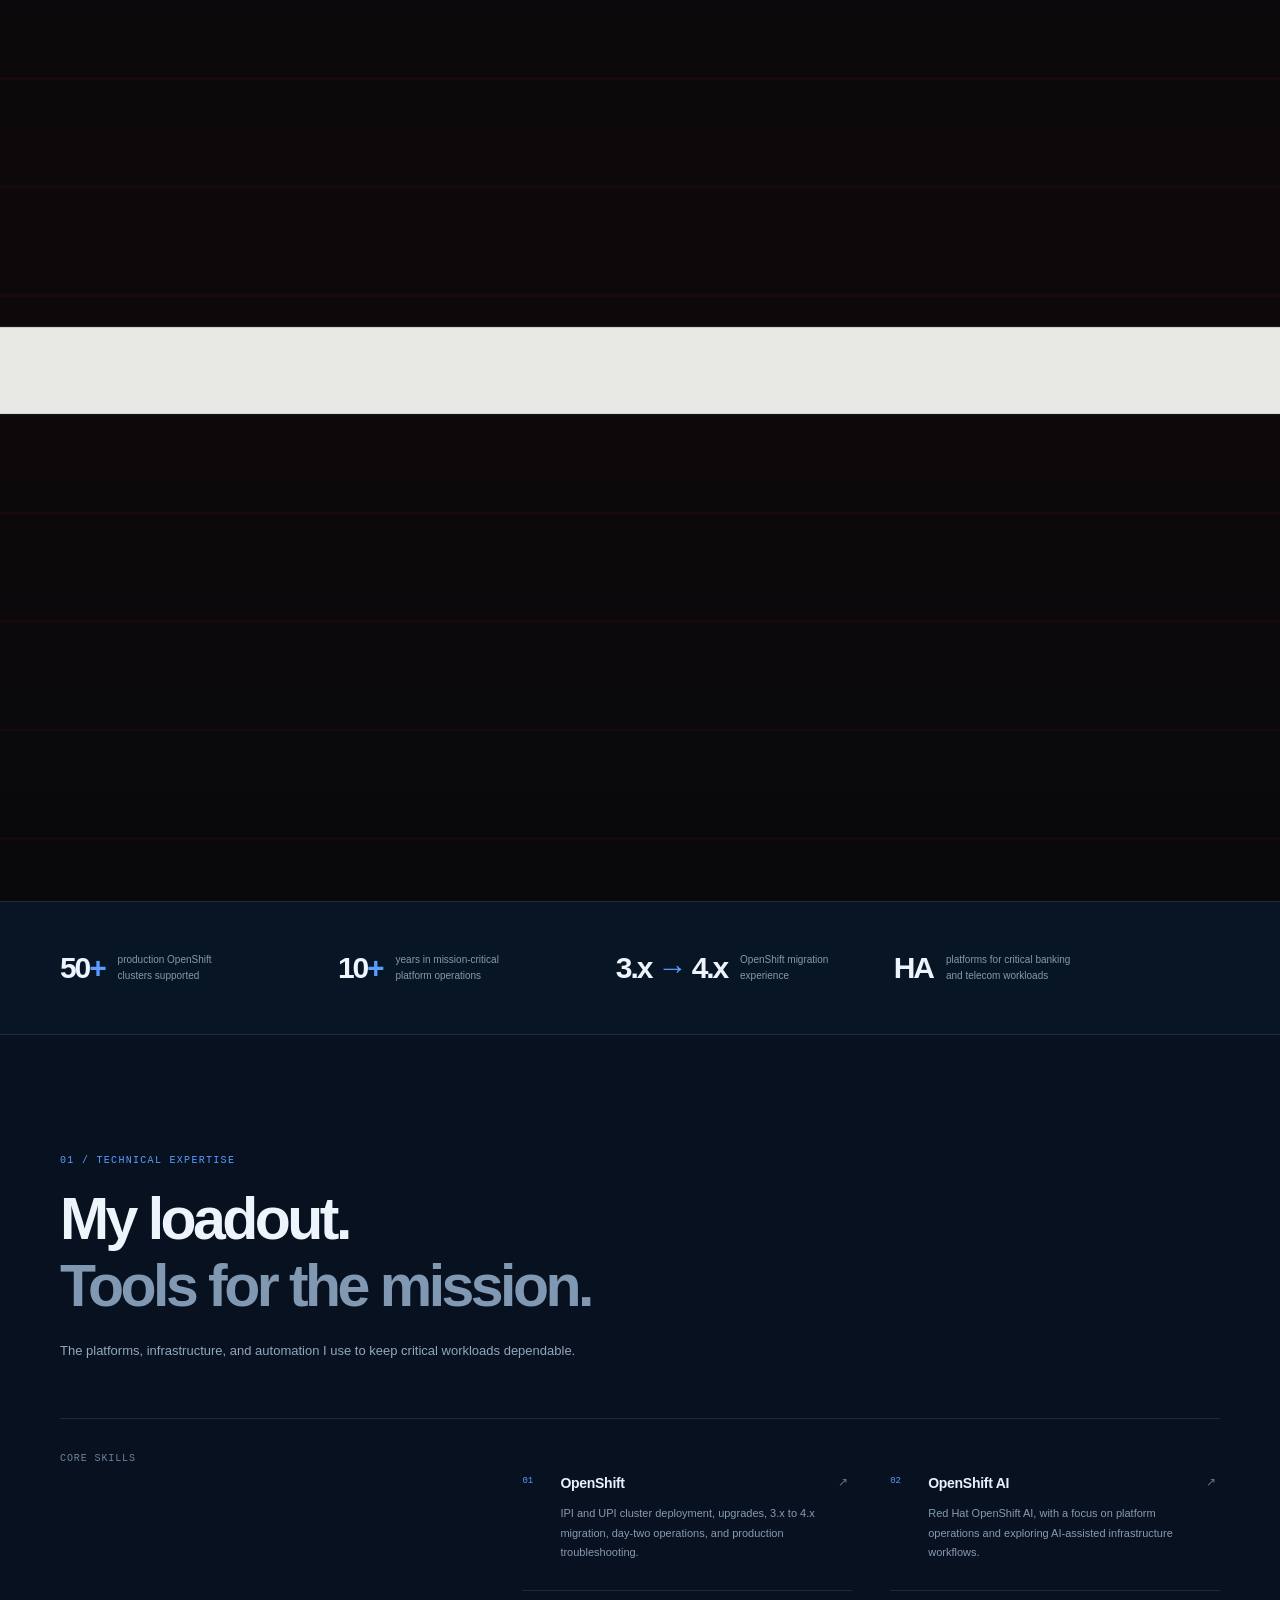
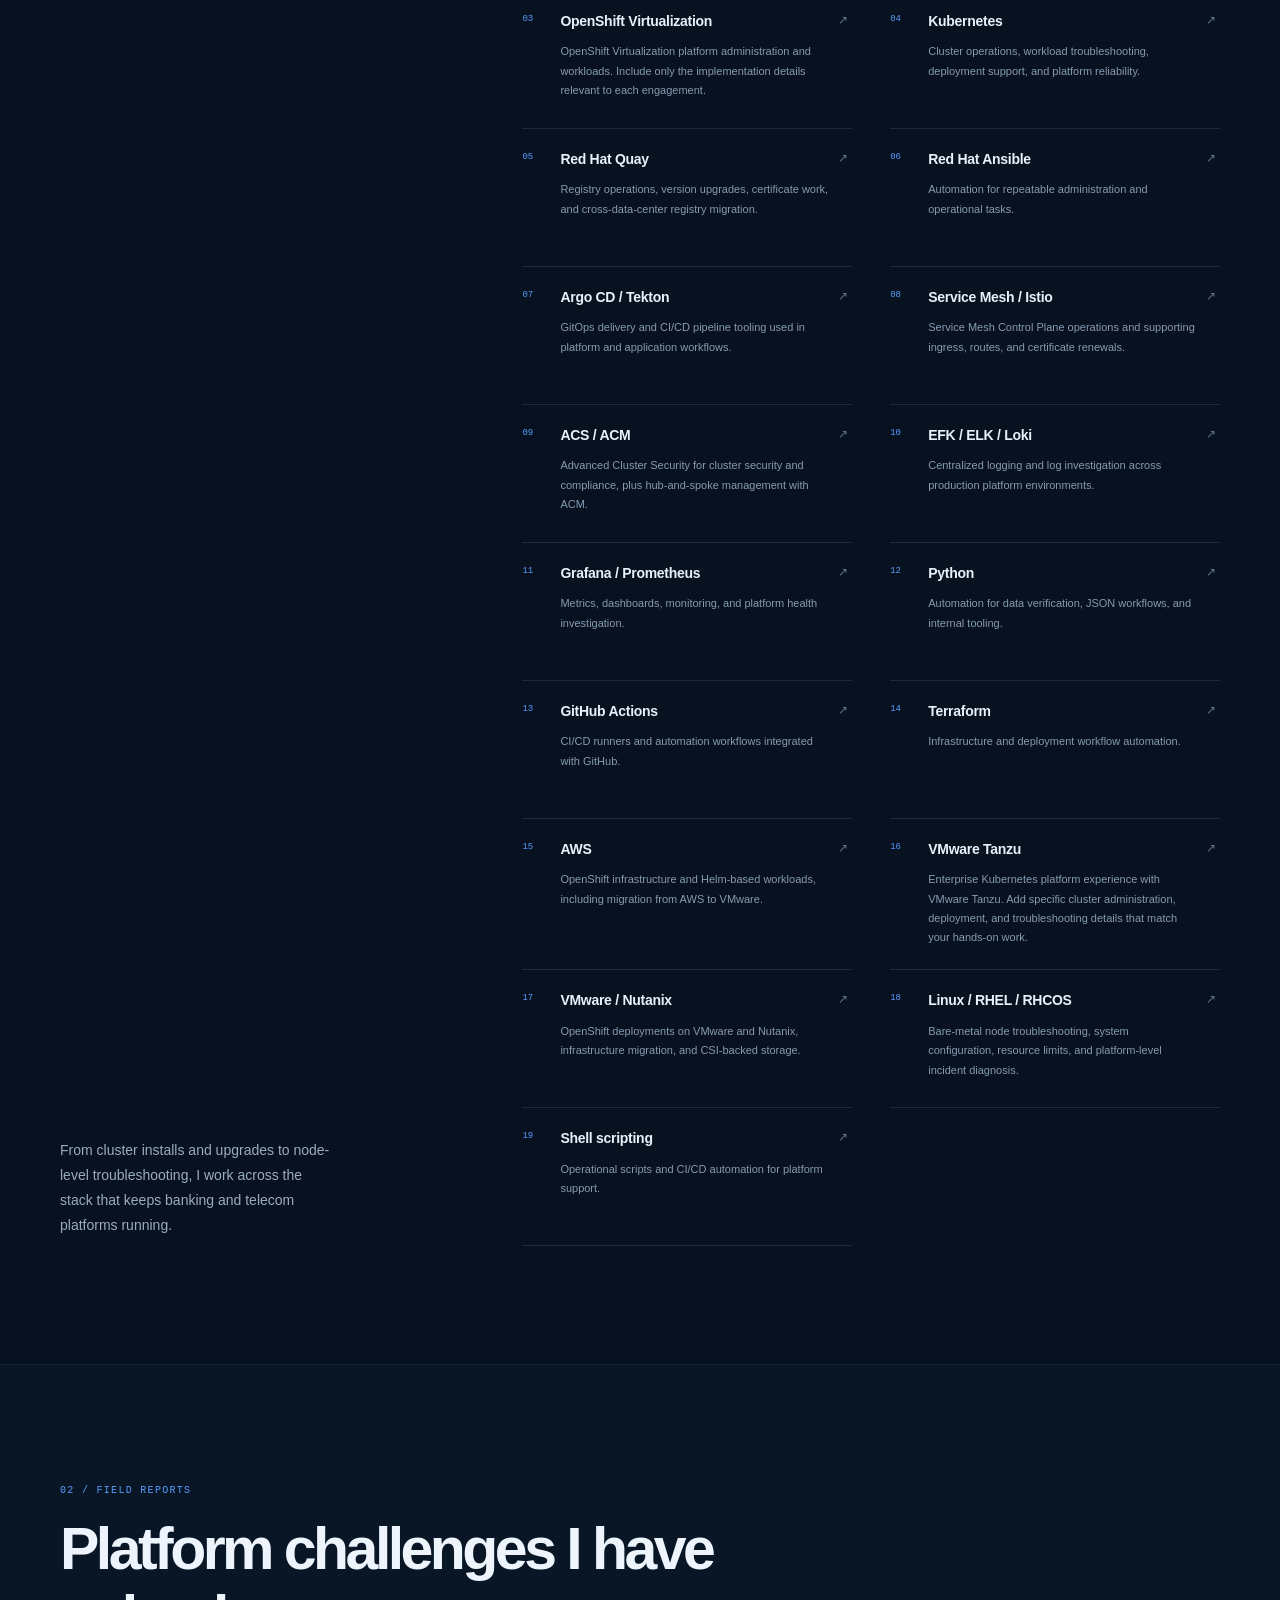
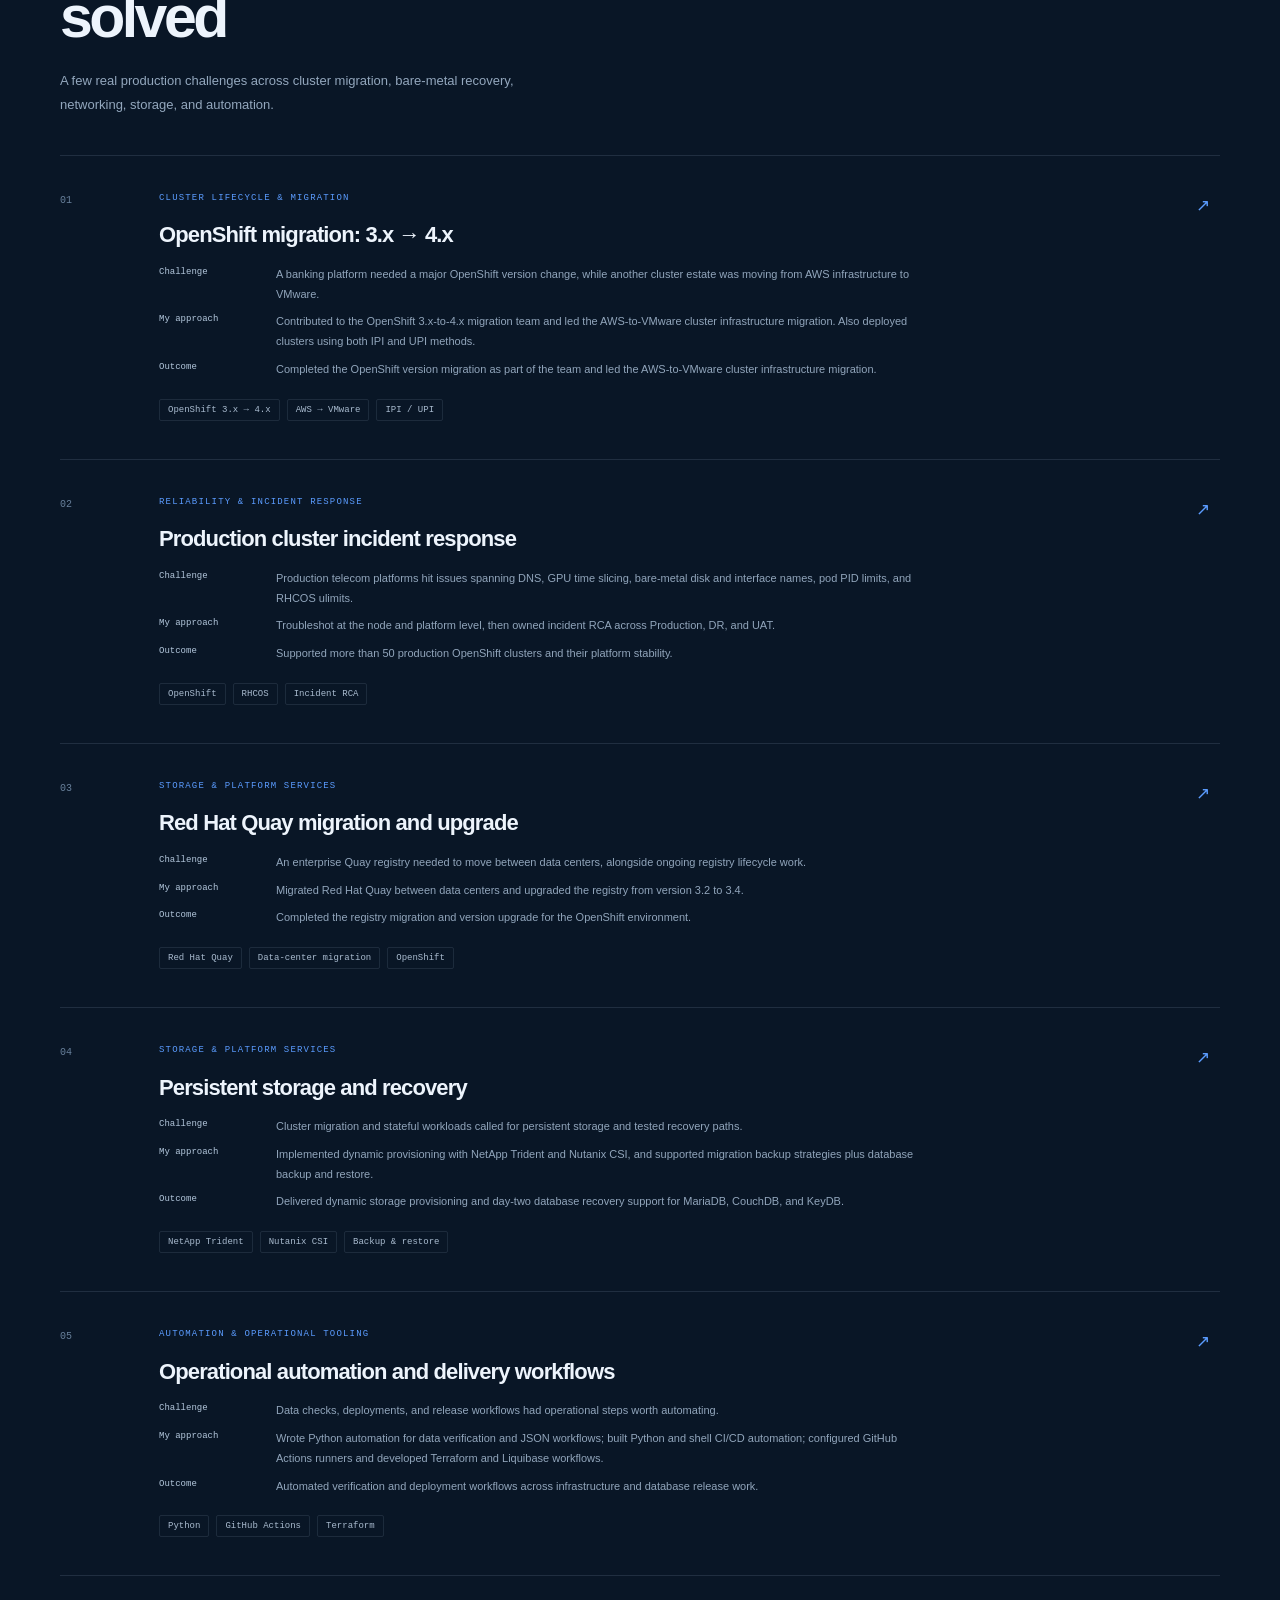
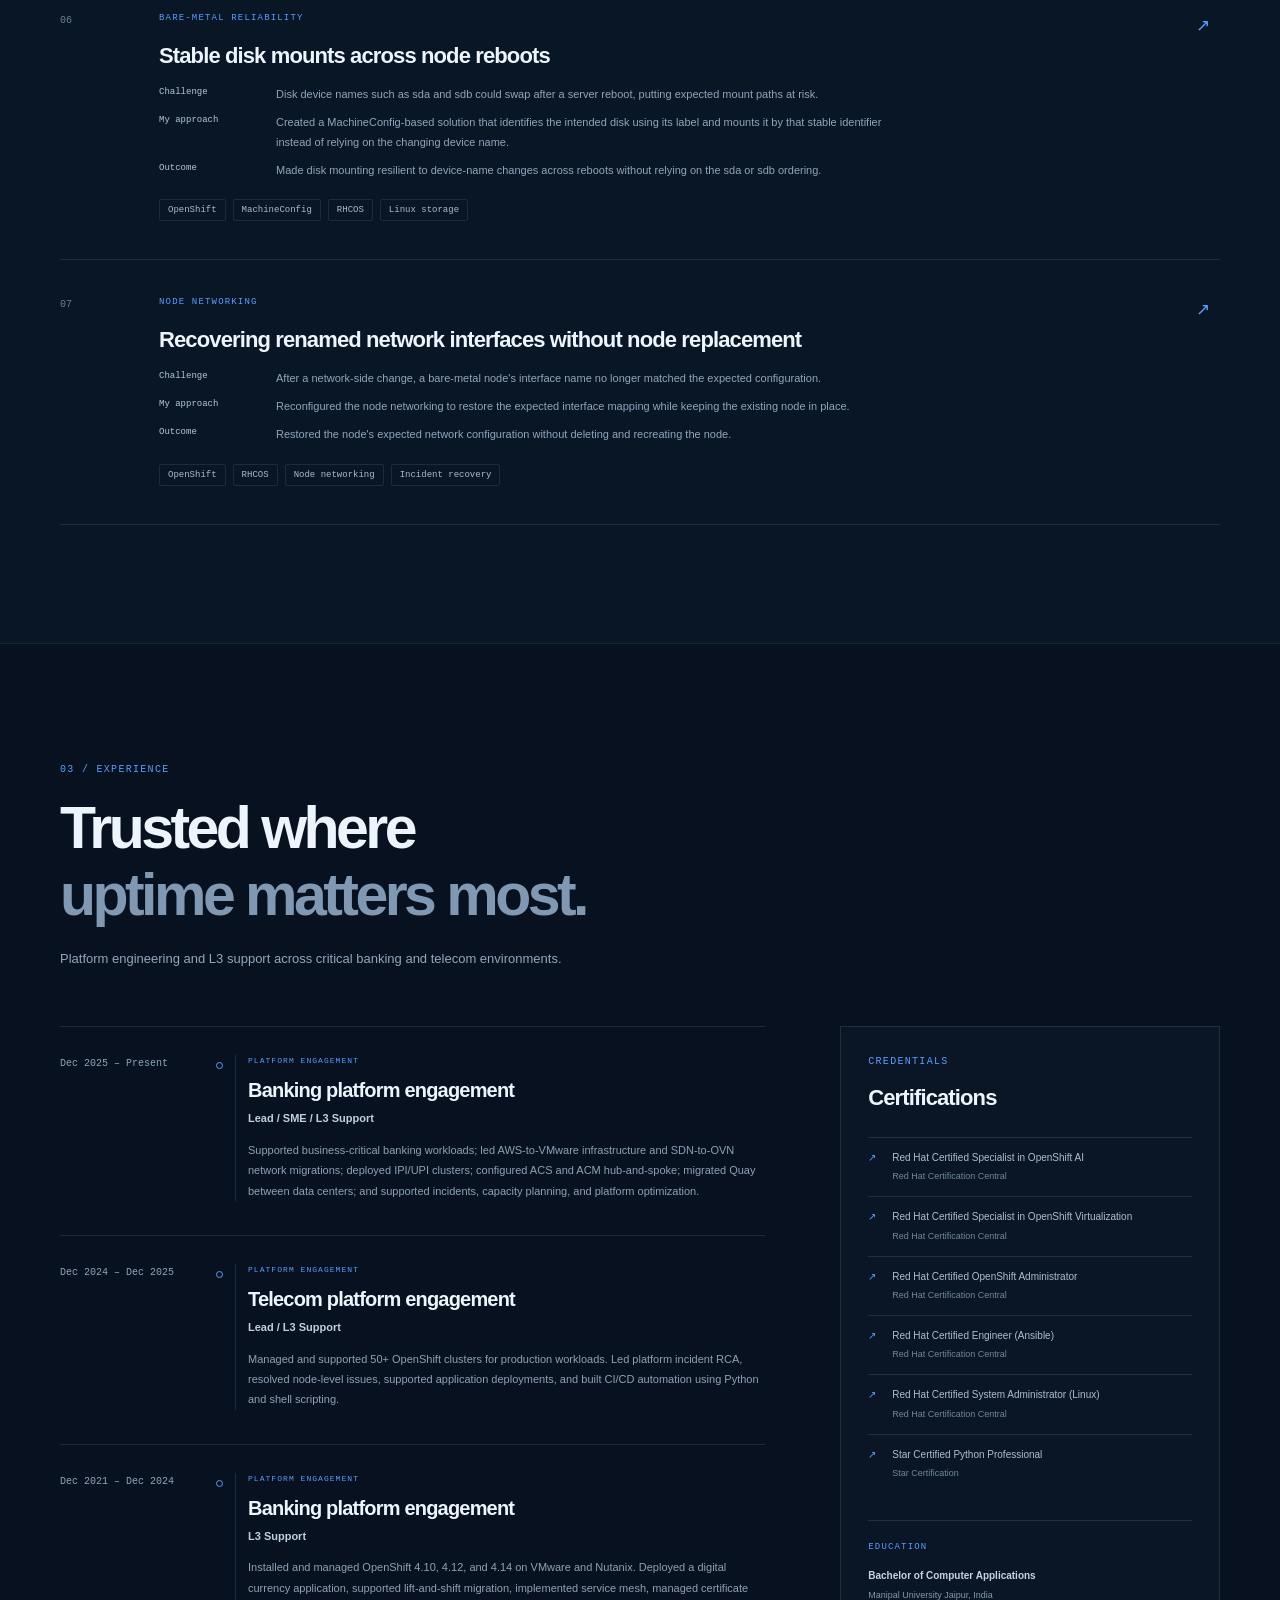
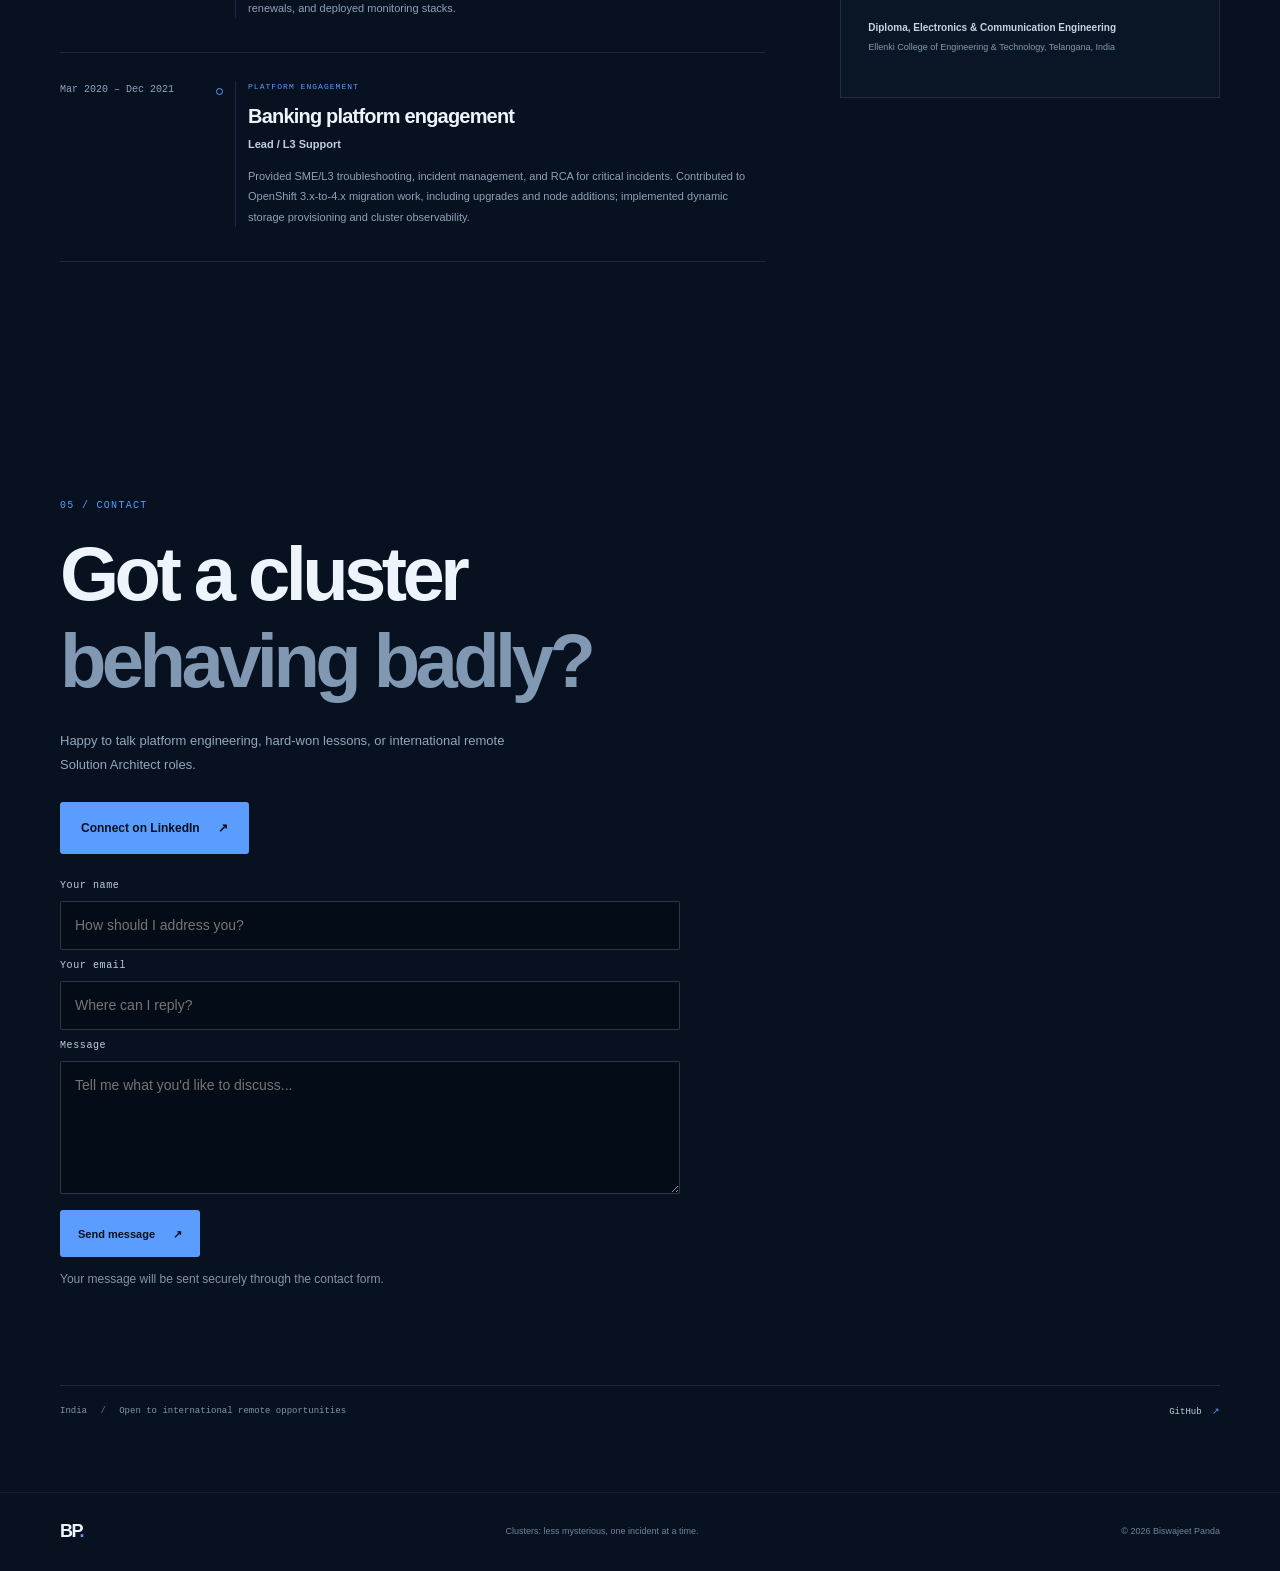
==== index.html @ 36dc983c "Update portfolio design and contact form, and" ====
<!doctype html>
<html lang="en">
  <head>
    <meta charset="utf-8">
    <meta name="viewport" content="width=device-width, initial-scale=1">
    <meta name="theme-color" content="#07111f">
    <meta name="description" content="Biswajeet Panda | Solution Architect specializing in Red Hat OpenShift, Kubernetes, and platform engineering. OpenShift platforms for critical applications, reliable migrations, and calmer incident calls.">
    <meta property="og:type" content="website">
    <meta property="og:title" content="Biswajeet Panda | Solution Architect">
    <meta property="og:description" content="OpenShift platforms for critical applications, reliable migrations, and calmer incident calls.">
    <title>Biswajeet Panda | SHADOW ARCHITECT | OpenShift &amp; Platform Engineering</title>
    <link rel="preconnect" href="https://fonts.googleapis.com">
    <link rel="preconnect" href="https://fonts.gstatic.com" crossorigin>
    <link href="https://fonts.googleapis.com/css2?family=Bebas+Neue&amp;display=swap" rel="stylesheet">
    <link rel="stylesheet" href="style.css">
    <script src="script.js" defer></script>
  </head>
  <body>
    <a class="skip-link" href="#main">Skip to content</a>
    <header class="site-header">
      <nav class="nav-shell" aria-label="Main navigation">
        <a class="wordmark" href="#home" aria-label="Biswajeet Panda, home">BP<span>.</span></a>
        <button class="menu-toggle" type="button" aria-expanded="false" aria-controls="primary-navigation">
          <span class="menu-toggle-label">Menu</span>
          <span class="menu-icon" aria-hidden="true"><i></i><i></i></span>
        </button>
        <div class="nav-links" id="primary-navigation">
          <a href="#expertise">Expertise</a>
          <a href="#work">Selected work</a>
          <a href="#experience">Experience</a>
          <a class="nav-contact" href="#contact">Connect <span aria-hidden="true">↗</span></a>
        </div>
      </nav>
    </header>

    <main id="main">
      <section class="hero" id="home" aria-labelledby="hero-title">
        <div class="hero-image-layer" aria-hidden="true">
          <img class="hero-image" src="assets/batman-8510022_1280.png" alt="">
          <div class="hero-atmosphere"></div>
          <canvas class="hero-rain" id="hero-rain" aria-hidden="true"></canvas>
          <div class="hero-lightning" aria-hidden="true">
            <svg class="lightning-bolt" viewBox="0 0 260 620" preserveAspectRatio="none" aria-hidden="true">
              <path class="bolt-branch" d="M126 10 L96 122 L118 116 L66 236 L102 218 L38 365 L88 333 L65 458" />
              <path class="bolt-main" d="M126 10 L96 122 L142 105 L105 226 L157 194 L112 330 L161 290 L136 424 L174 390 L160 552" />
              <path class="bolt-core" d="M126 10 L96 122 L142 105 L105 226 L157 194 L112 330 L161 290 L136 424 L174 390 L160 552" />
            </svg>
          </div>
        </div>
        <div class="hero-content">
          <div class="hero-copy reveal">
            <p class="eyebrow"><span class="status-dot"></span> THE MAN BEHIND THE MASK</p>
            <p class="hero-kicker">SYSTEMS AFTER DARK <span aria-hidden="true">/</span> 01:17 AM</p>
            <h1 id="hero-title"><span class="name-red">Biswa</span>jeet Panda<span class="hero-period">.</span></h1>
            <p class="hero-descriptor">Solution Architect <span aria-hidden="true">|</span> OpenShift &amp; Platform Engineering</p>
            <p class="hero-intro">Hey, I’m Biswajeet. I work with OpenShift platforms running critical applications. My focus is keeping clusters reliable, migrations controlled, and production incidents from becoming everyone’s evening plan.</p>
            <p class="hero-tagline">I like my clusters stable and my incident calls short.</p>
            <div class="hero-actions">
              <a class="button button-quiet" href="Biswajeet_Panda_Solution_Architect_Resume.docx" download>Download resume <span aria-hidden="true">↓</span></a>
              <a class="button button-quiet" href="#work">View my work <span aria-hidden="true">↘</span></a>
              <a class="button button-primary" href="#contact">Connect <span aria-hidden="true">↗</span></a>
            </div>
            <p class="explore-hint" id="explore-hint" aria-live="polite">Move your cursor to reveal the truth.</p>
            <p class="hero-note">Open to international remote opportunities. Based in India.</p>
          </div>
        </div>
        <div class="hero-footer">
          <span>10+ years in platform operations</span>
          <span>Banking &amp; telecom environments</span>
          <a href="#expertise">What I work on <span aria-hidden="true">↓</span></a>
        </div>
      </section>
      <canvas class="hero-opening-mask" id="hero-opening-mask" aria-hidden="true"></canvas>
      <img class="opening-face-teaser" src="assets/batman-8510022_1280.png" alt="" aria-hidden="true">
      <div class="opening-accessible-copy">
        <p>Gotham, after dark.</p>
        <h2>The man behind the mask</h2>
        <p>Move your cursor to reveal the truth.</p>
        <p>Night Watch, 01:17 AM.</p>
      </div>

      <section class="proof-strip" aria-label="Career highlights">
        <div class="section-wrap proof-grid">
          <div><strong>50<span>+</span></strong><span>production OpenShift<br>clusters supported</span></div>
          <div><strong>10<span>+</span></strong><span>years in mission-critical<br>platform operations</span></div>
          <div><strong>3.x <span>→</span> 4.x</strong><span>OpenShift migration<br>experience</span></div>
          <div><strong>HA</strong><span>platforms for critical banking<br>and telecom workloads</span></div>
        </div>
      </section>

      <section class="section-wrap section-block" id="expertise" aria-labelledby="expertise-title">
        <div class="section-heading reveal">
          <p class="eyebrow">01 / TECHNICAL EXPERTISE</p>
          <h2 id="expertise-title">My loadout.<br><span>Tools for the mission.</span></h2>
          <p class="section-lede">The platforms, infrastructure, and automation I use to keep critical workloads dependable.</p>
        </div>
        <div class="expertise-layout reveal">
          <div class="expertise-intro">
            <span class="index-mark">CORE SKILLS</span>
            <p>From cluster installs and upgrades to node-level troubleshooting, I work across the stack that keeps banking and telecom platforms running.</p>
          </div>
          <div class="expertise-list" id="expertise-list">
            <article class="expertise-item"><span class="item-number">01</span><div><h3>OpenShift</h3><p>IPI and UPI cluster deployment, upgrades, 3.x to 4.x migration, day-two operations, and production troubleshooting.</p></div><span class="item-arrow" aria-hidden="true">↗</span></article>
            <article class="expertise-item"><span class="item-number">02</span><div><h3>OpenShift AI</h3><p>Red Hat OpenShift AI, with a focus on platform operations and exploring AI-assisted infrastructure workflows.</p></div><span class="item-arrow" aria-hidden="true">↗</span></article>
            <article class="expertise-item"><span class="item-number">03</span><div><h3>OpenShift Virtualization</h3><p>OpenShift Virtualization platform administration and workloads. Include only the implementation details relevant to each engagement.</p></div><span class="item-arrow" aria-hidden="true">↗</span></article>
            <article class="expertise-item"><span class="item-number">04</span><div><h3>Kubernetes</h3><p>Cluster operations, workload troubleshooting, deployment support, and platform reliability.</p></div><span class="item-arrow" aria-hidden="true">↗</span></article>
            <article class="expertise-item"><span class="item-number">05</span><div><h3>Red Hat Quay</h3><p>Registry operations, version upgrades, certificate work, and cross-data-center registry migration.</p></div><span class="item-arrow" aria-hidden="true">↗</span></article>
            <article class="expertise-item"><span class="item-number">06</span><div><h3>Red Hat Ansible</h3><p>Automation for repeatable administration and operational tasks.</p></div><span class="item-arrow" aria-hidden="true">↗</span></article>
            <article class="expertise-item"><span class="item-number">07</span><div><h3>Argo CD / Tekton</h3><p>GitOps delivery and CI/CD pipeline tooling used in platform and application workflows.</p></div><span class="item-arrow" aria-hidden="true">↗</span></article>
            <article class="expertise-item"><span class="item-number">08</span><div><h3>Service Mesh / Istio</h3><p>Service Mesh Control Plane operations and supporting ingress, routes, and certificate renewals.</p></div><span class="item-arrow" aria-hidden="true">↗</span></article>
            <article class="expertise-item"><span class="item-number">09</span><div><h3>ACS / ACM</h3><p>Advanced Cluster Security for cluster security and compliance, plus hub-and-spoke management with ACM.</p></div><span class="item-arrow" aria-hidden="true">↗</span></article>
            <article class="expertise-item"><span class="item-number">10</span><div><h3>EFK / ELK / Loki</h3><p>Centralized logging and log investigation across production platform environments.</p></div><span class="item-arrow" aria-hidden="true">↗</span></article>
            <article class="expertise-item"><span class="item-number">11</span><div><h3>Grafana / Prometheus</h3><p>Metrics, dashboards, monitoring, and platform health investigation.</p></div><span class="item-arrow" aria-hidden="true">↗</span></article>
            <article class="expertise-item"><span class="item-number">12</span><div><h3>Python</h3><p>Automation for data verification, JSON workflows, and internal tooling.</p></div><span class="item-arrow" aria-hidden="true">↗</span></article>
            <article class="expertise-item"><span class="item-number">13</span><div><h3>GitHub Actions</h3><p>CI/CD runners and automation workflows integrated with GitHub.</p></div><span class="item-arrow" aria-hidden="true">↗</span></article>
            <article class="expertise-item"><span class="item-number">14</span><div><h3>Terraform</h3><p>Infrastructure and deployment workflow automation.</p></div><span class="item-arrow" aria-hidden="true">↗</span></article>
            <article class="expertise-item"><span class="item-number">15</span><div><h3>AWS</h3><p>OpenShift infrastructure and Helm-based workloads, including migration from AWS to VMware.</p></div><span class="item-arrow" aria-hidden="true">↗</span></article>
            <article class="expertise-item"><span class="item-number">16</span><div><h3>VMware Tanzu</h3><p>Enterprise Kubernetes platform experience with VMware Tanzu. Add specific cluster administration, deployment, and troubleshooting details that match your hands-on work.</p></div><span class="item-arrow" aria-hidden="true">↗</span></article>
            <article class="expertise-item"><span class="item-number">17</span><div><h3>VMware / Nutanix</h3><p>OpenShift deployments on VMware and Nutanix, infrastructure migration, and CSI-backed storage.</p></div><span class="item-arrow" aria-hidden="true">↗</span></article>
            <article class="expertise-item"><span class="item-number">18</span><div><h3>Linux / RHEL / RHCOS</h3><p>Bare-metal node troubleshooting, system configuration, resource limits, and platform-level incident diagnosis.</p></div><span class="item-arrow" aria-hidden="true">↗</span></article>
            <article class="expertise-item"><span class="item-number">19</span><div><h3>Shell scripting</h3><p>Operational scripts and CI/CD automation for platform support.</p></div><span class="item-arrow" aria-hidden="true">↗</span></article>
          </div>
        </div>
      </section>

      <section class="work-section" id="work" aria-labelledby="work-title">
        <div class="section-wrap section-block">
          <div class="section-heading work-heading reveal">
            <p class="eyebrow">02 / FIELD REPORTS</p>
            <h2 id="work-title">Platform challenges I have solved</h2>
            <p class="section-lede">A few real production challenges across cluster migration, bare-metal recovery, networking, storage, and automation.</p>
          </div>
          <div class="project-list" id="project-list">
            <article class="project-item reveal">
              <span class="project-number">01</span><div class="project-main">
                <p class="eyebrow">CLUSTER LIFECYCLE &amp; MIGRATION</p><h3>OpenShift migration: 3.x → 4.x</h3>
                <dl class="project-story"><div><dt>Challenge</dt><dd>A banking platform needed a major OpenShift version change, while another cluster estate was moving from AWS infrastructure to VMware.</dd></div><div><dt>My approach</dt><dd>Contributed to the OpenShift 3.x-to-4.x migration team and led the AWS-to-VMware cluster infrastructure migration. Also deployed clusters using both IPI and UPI methods.</dd></div><div><dt>Outcome</dt><dd>Completed the OpenShift version migration as part of the team and led the AWS-to-VMware cluster infrastructure migration.</dd></div></dl>
                <ul class="tag-list" aria-label="Technologies and focus areas"><li>OpenShift 3.x → 4.x</li><li>AWS → VMware</li><li>IPI / UPI</li></ul>
              </div><span class="project-mark" aria-hidden="true">↗</span>
            </article>
            <article class="project-item reveal">
              <span class="project-number">02</span><div class="project-main">
                <p class="eyebrow">RELIABILITY &amp; INCIDENT RESPONSE</p><h3>Production cluster incident response</h3>
                <dl class="project-story"><div><dt>Challenge</dt><dd>Production telecom platforms hit issues spanning DNS, GPU time slicing, bare-metal disk and interface names, pod PID limits, and RHCOS ulimits.</dd></div><div><dt>My approach</dt><dd>Troubleshot at the node and platform level, then owned incident RCA across Production, DR, and UAT.</dd></div><div><dt>Outcome</dt><dd>Supported more than 50 production OpenShift clusters and their platform stability.</dd></div></dl>
                <ul class="tag-list" aria-label="Technologies and focus areas"><li>OpenShift</li><li>RHCOS</li><li>Incident RCA</li></ul>
              </div><span class="project-mark" aria-hidden="true">↗</span>
            </article>
            <article class="project-item reveal">
              <span class="project-number">03</span><div class="project-main">
                <p class="eyebrow">STORAGE &amp; PLATFORM SERVICES</p><h3>Red Hat Quay migration and upgrade</h3>
                <dl class="project-story"><div><dt>Challenge</dt><dd>An enterprise Quay registry needed to move between data centers, alongside ongoing registry lifecycle work.</dd></div><div><dt>My approach</dt><dd>Migrated Red Hat Quay between data centers and upgraded the registry from version 3.2 to 3.4.</dd></div><div><dt>Outcome</dt><dd>Completed the registry migration and version upgrade for the OpenShift environment.</dd></div></dl>
                <ul class="tag-list" aria-label="Technologies and focus areas"><li>Red Hat Quay</li><li>Data-center migration</li><li>OpenShift</li></ul>
              </div><span class="project-mark" aria-hidden="true">↗</span>
            </article>
            <article class="project-item reveal">
              <span class="project-number">04</span><div class="project-main">
                <p class="eyebrow">STORAGE &amp; PLATFORM SERVICES</p><h3>Persistent storage and recovery</h3>
                <dl class="project-story"><div><dt>Challenge</dt><dd>Cluster migration and stateful workloads called for persistent storage and tested recovery paths.</dd></div><div><dt>My approach</dt><dd>Implemented dynamic provisioning with NetApp Trident and Nutanix CSI, and supported migration backup strategies plus database backup and restore.</dd></div><div><dt>Outcome</dt><dd>Delivered dynamic storage provisioning and day-two database recovery support for MariaDB, CouchDB, and KeyDB.</dd></div></dl>
                <ul class="tag-list" aria-label="Technologies and focus areas"><li>NetApp Trident</li><li>Nutanix CSI</li><li>Backup &amp; restore</li></ul>
              </div><span class="project-mark" aria-hidden="true">↗</span>
            </article>
            <article class="project-item reveal">
              <span class="project-number">05</span><div class="project-main">
                <p class="eyebrow">AUTOMATION &amp; OPERATIONAL TOOLING</p><h3>Operational automation and delivery workflows</h3>
                <dl class="project-story"><div><dt>Challenge</dt><dd>Data checks, deployments, and release workflows had operational steps worth automating.</dd></div><div><dt>My approach</dt><dd>Wrote Python automation for data verification and JSON workflows; built Python and shell CI/CD automation; configured GitHub Actions runners and developed Terraform and Liquibase workflows.</dd></div><div><dt>Outcome</dt><dd>Automated verification and deployment workflows across infrastructure and database release work.</dd></div></dl>
                <ul class="tag-list" aria-label="Technologies and focus areas"><li>Python</li><li>GitHub Actions</li><li>Terraform</li></ul>
              </div><span class="project-mark" aria-hidden="true">↗</span>
            </article>
            <article class="project-item reveal">
              <span class="project-number">06</span><div class="project-main">
                <p class="eyebrow">BARE-METAL RELIABILITY</p><h3>Stable disk mounts across node reboots</h3>
                <dl class="project-story"><div><dt>Challenge</dt><dd>Disk device names such as sda and sdb could swap after a server reboot, putting expected mount paths at risk.</dd></div><div><dt>My approach</dt><dd>Created a MachineConfig-based solution that identifies the intended disk using its label and mounts it by that stable identifier instead of relying on the changing device name.</dd></div><div><dt>Outcome</dt><dd>Made disk mounting resilient to device-name changes across reboots without relying on the sda or sdb ordering.</dd></div></dl>
                <ul class="tag-list" aria-label="Technologies and focus areas"><li>OpenShift</li><li>MachineConfig</li><li>RHCOS</li><li>Linux storage</li></ul>
              </div><span class="project-mark" aria-hidden="true">↗</span>
            </article>
            <article class="project-item reveal">
              <span class="project-number">07</span><div class="project-main">
                <p class="eyebrow">NODE NETWORKING</p><h3>Recovering renamed network interfaces without node replacement</h3>
                <dl class="project-story"><div><dt>Challenge</dt><dd>After a network-side change, a bare-metal node's interface name no longer matched the expected configuration.</dd></div><div><dt>My approach</dt><dd>Reconfigured the node networking to restore the expected interface mapping while keeping the existing node in place.</dd></div><div><dt>Outcome</dt><dd>Restored the node's expected network configuration without deleting and recreating the node.</dd></div></dl>
                <ul class="tag-list" aria-label="Technologies and focus areas"><li>OpenShift</li><li>RHCOS</li><li>Node networking</li><li>Incident recovery</li></ul>
              </div><span class="project-mark" aria-hidden="true">↗</span>
            </article>
          </div>
        </div>
      </section>

      <section class="section-wrap section-block" id="experience" aria-labelledby="experience-title">
        <div class="section-heading reveal">
          <p class="eyebrow">03 / EXPERIENCE</p>
          <h2 id="experience-title">Trusted where<br><span>uptime matters most.</span></h2>
          <p class="section-lede">Platform engineering and L3 support across critical banking and telecom environments.</p>
        </div>
        <div class="experience-layout">
          <div class="experience-timeline" id="experience-list">
            <article class="experience-item reveal"><div class="experience-meta"><span>Dec 2025 – Present</span><span class="timeline-dot" aria-hidden="true"></span></div><div class="experience-content"><p class="eyebrow">PLATFORM ENGAGEMENT</p><h3>Banking platform engagement</h3><p class="role-title">Lead / SME / L3 Support</p><p>Supported business-critical banking workloads; led AWS-to-VMware infrastructure and SDN-to-OVN network migrations; deployed IPI/UPI clusters; configured ACS and ACM hub-and-spoke; migrated Quay between data centers; and supported incidents, capacity planning, and platform optimization.</p></div></article>
            <article class="experience-item reveal"><div class="experience-meta"><span>Dec 2024 – Dec 2025</span><span class="timeline-dot" aria-hidden="true"></span></div><div class="experience-content"><p class="eyebrow">PLATFORM ENGAGEMENT</p><h3>Telecom platform engagement</h3><p class="role-title">Lead / L3 Support</p><p>Managed and supported 50+ OpenShift clusters for production workloads. Led platform incident RCA, resolved node-level issues, supported application deployments, and built CI/CD automation using Python and shell scripting.</p></div></article>
            <article class="experience-item reveal"><div class="experience-meta"><span>Dec 2021 – Dec 2024</span><span class="timeline-dot" aria-hidden="true"></span></div><div class="experience-content"><p class="eyebrow">PLATFORM ENGAGEMENT</p><h3>Banking platform engagement</h3><p class="role-title">L3 Support</p><p>Installed and managed OpenShift 4.10, 4.12, and 4.14 on VMware and Nutanix. Deployed a digital currency application, supported lift-and-shift migration, implemented service mesh, managed certificate renewals, and deployed monitoring stacks.</p></div></article>
            <article class="experience-item reveal"><div class="experience-meta"><span>Mar 2020 – Dec 2021</span><span class="timeline-dot" aria-hidden="true"></span></div><div class="experience-content"><p class="eyebrow">PLATFORM ENGAGEMENT</p><h3>Banking platform engagement</h3><p class="role-title">Lead / L3 Support</p><p>Provided SME/L3 troubleshooting, incident management, and RCA for critical incidents. Contributed to OpenShift 3.x-to-4.x migration work, including upgrades and node additions; implemented dynamic storage provisioning and cluster observability.</p></div></article>
          </div>
          <aside class="credentials-panel reveal">
            <p class="eyebrow">CREDENTIALS</p>
            <h3>Certifications</h3>
            <div id="certification-list">
              <p class="certification-item"><span aria-hidden="true">↗</span><span class="certification-name">Red Hat Certified Specialist in OpenShift AI<small>Red Hat Certification Central</small></span></p>
              <p class="certification-item"><span aria-hidden="true">↗</span><span class="certification-name">Red Hat Certified Specialist in OpenShift Virtualization<small>Red Hat Certification Central</small></span></p>
              <p class="certification-item"><span aria-hidden="true">↗</span><span class="certification-name">Red Hat Certified OpenShift Administrator<small>Red Hat Certification Central</small></span></p>
              <p class="certification-item"><span aria-hidden="true">↗</span><span class="certification-name">Red Hat Certified Engineer (Ansible)<small>Red Hat Certification Central</small></span></p>
              <p class="certification-item"><span aria-hidden="true">↗</span><span class="certification-name">Red Hat Certified System Administrator (Linux)<small>Red Hat Certification Central</small></span></p>
              <p class="certification-item"><span aria-hidden="true">↗</span><span class="certification-name">Star Certified Python Professional<small>Star Certification</small></span></p>
            </div>
            <div class="education-block">
              <p class="eyebrow">EDUCATION</p>
              <p><strong>Bachelor of Computer Applications</strong><span>Manipal University Jaipur, India</span></p>
              <p><strong>Diploma, Electronics &amp; Communication Engineering</strong><span>Ellenki College of Engineering &amp; Technology, Telangana, India</span></p>
            </div>
          </aside>
        </div>
      </section>


      <section class="section-wrap contact-section" id="contact" aria-labelledby="contact-title">
        <div class="contact-top reveal">
          <p class="eyebrow">05 / CONTACT</p>
          <h2 id="contact-title">Got a cluster<br><span>behaving badly?</span></h2>
          <p>Happy to talk platform engineering, hard-won lessons, or international remote Solution Architect roles.</p>
          <div class="contact-primary" id="contact-linkedin"><span class="button button-primary button-unavailable" aria-disabled="true">Connect on LinkedIn <span aria-hidden="true">↗</span></span><small class="link-config-note">Add your LinkedIn profile URL in <code>script.js</code> to enable this link.</small></div>
          <form class="private-contact-form" id="private-contact-form" action="https://api.web3forms.com/submit" method="POST">
            <input type="hidden" name="access_key" value="d4896a4c-1364-4f9a-91f2-86d90e492519">
            <label for="contact-name">Your name</label>
            <input id="contact-name" name="name" type="text" autocomplete="name" maxlength="100" required placeholder="How should I address you?">
            <label for="contact-reply">Your email</label>
            <input id="contact-reply" name="email" type="email" autocomplete="email" maxlength="254" required placeholder="Where can I reply?">
            <label for="contact-message">Message</label>
            <textarea id="contact-message" name="message" rows="5" maxlength="5000" required placeholder="Tell me what you'd like to discuss..."></textarea>
            <input type="text" name="_gotcha" tabindex="-1" autocomplete="off" class="contact-honeypot" aria-hidden="true">
            <button class="button button-primary" type="submit">Send message <span aria-hidden="true">↗</span></button>
            <p class="contact-form-status" id="contact-form-status" role="status" aria-live="polite">Your message will be sent securely through the contact form.</p>
          </form>
        </div>
        <div class="contact-bottom">
          <span>India <span class="eyebrow-divider">/</span> Open to international remote opportunities</span>
          <div class="social-links" id="social-links" aria-label="Social links"><span class="social-unset">GitHub: add githubUrl in script.js</span></div>
        </div>
      </section>
    </main>

    <footer class="site-footer">
      <div class="section-wrap footer-inner">
        <a class="wordmark" href="#home" aria-label="Back to top">BP<span>.</span></a>
        <p>Clusters: less mysterious, one incident at a time.</p>
        <span>© <span id="current-year"></span> Biswajeet Panda</span>
      </div>
    </footer>
  </body>
</html>
---- style.css ----
:root {
  color-scheme: dark;
  --bg: #07111f;
  --bg-soft: #0a1727;
  --panel: #0c1b2d;
  --line: rgba(169, 193, 220, .14);
  --text: #edf4fc;
  --muted: #93a7bd;
  --blue: #5b9cff;
  --blue-bright: #77b4ff;
  --mono: "DM Mono", "Courier New", monospace;
  --sans: "Manrope", "Segoe UI", sans-serif;
  --site-header-height: 76px;
}

* { box-sizing: border-box; }
html { scroll-behavior: smooth; scroll-padding-top: 90px; }
body { margin: 0; background: var(--bg); color: var(--text); font-family: var(--sans); font-size: 15px; line-height: 1.7; -webkit-font-smoothing: antialiased; }
a { color: inherit; text-decoration: none; }
button { font: inherit; }
main, .site-footer { position: relative; }
.site-footer { z-index: 1; }
.section-wrap { width: min(1160px, calc(100% - 64px)); margin-inline: auto; }
.skip-link { position: fixed; z-index: 20; top: 10px; left: 10px; padding: 10px 14px; transform: translateY(-150%); background: var(--blue); color: #06101d; border-radius: 5px; }
.skip-link:focus { transform: translateY(0); }

.site-header { position: sticky; z-index: 10; top: 0; background: rgba(7, 17, 31, .88); border-bottom: 1px solid rgba(169, 193, 220, .08); backdrop-filter: blur(16px); }
.nav-shell { width: min(1280px, calc(100% - 64px)); height: 76px; margin: auto; display: flex; align-items: center; justify-content: space-between; }
.wordmark { font-size: 23px; font-weight: 800; letter-spacing: -.09em; }
.wordmark span { color: var(--blue); }
.nav-links { display: flex; align-items: center; gap: 35px; color: #b2c1d1; font-size: 12px; font-weight: 600; }
.nav-links a { transition: color .2s ease; }
.nav-links a:hover, .nav-links a:focus-visible { color: var(--blue-bright); }
.nav-links .nav-contact { padding: 10px 15px; border: 1px solid var(--line); border-radius: 3px; color: var(--text); }
.nav-contact span { margin-left: 8px; color: var(--blue); }
.menu-toggle { display: none; }

.hero { width: 100%; height: calc(100vh - 76px); height: calc(100svh - 76px); min-height: 640px; margin: 0; padding: 0 max(20px, calc((100vw - 1160px) / 2)); position: relative; display: flex; align-items: center; overflow: hidden; isolation: isolate; background: #05080e; touch-action: pan-y; cursor: crosshair; }
.hero-image-layer { position: absolute; z-index: 0; inset: 0; overflow: hidden; pointer-events: none; background: #05080e; }
.hero-image { display: block; width: 100%; height: 100%; object-fit: cover; object-position: center 12%; filter: grayscale(.32) saturate(.62) contrast(1.08) brightness(.73); }
.hero-atmosphere { position: absolute; inset: 0; background: linear-gradient(90deg, rgba(3, 7, 13, .82) 0%, rgba(3, 7, 13, .61) 38%, rgba(3, 7, 13, .16) 72%, rgba(3, 7, 13, .22) 100%), linear-gradient(0deg, rgba(3, 7, 13, .74) 0%, transparent 38%, rgba(3, 7, 13, .28) 100%); }
/* Heavy storm: layered rain streaks and a full-scene lightning flash. */
.hero-rain { position:absolute; inset:0; z-index:2; width:100%; height:100%; pointer-events:none; opacity:.92; mix-blend-mode:screen; }
.hero-lightning { position:absolute; inset:0; z-index:3; pointer-events:none; opacity:0; background:rgba(207,228,255,0); }
.lightning-bolt { position:absolute; top:-2%; left:35%; width:clamp(190px, 30vw, 430px); height:105%; overflow:visible; opacity:0; }
.lightning-bolt path { fill:none; stroke-linecap:round; stroke-linejoin:round; }
.bolt-branch { stroke:rgba(155,205,255,.98); stroke-width:4.5; filter:drop-shadow(0 0 7px #a8d4ff) drop-shadow(0 0 18px #7bbaff); }
.bolt-main { stroke:#d6eaff; stroke-width:7; filter:drop-shadow(0 0 5px #fff) drop-shadow(0 0 13px #91c7ff) drop-shadow(0 0 26px #6eafff); }
.bolt-core { stroke:#fff; stroke-width:2.6; }
.hero-lightning.is-flashing { animation: storm-flash 1050ms steps(1,end) both; }
.hero-lightning.is-flashing .lightning-bolt { animation: bolt-strike 1050ms steps(1,end) both; }
@keyframes storm-flash {
  0%,100% {opacity:0;background:rgba(207,228,255,0)}
  5% {opacity:1;background:rgba(220,235,255,.52)}
  10% {opacity:.12;background:rgba(210,230,255,.08)}
  17% {opacity:.78;background:rgba(210,230,255,.34)}
  24% {opacity:.04;background:rgba(210,230,255,.02)}
  31% {opacity:.62;background:rgba(210,230,255,.25)}
  39%,100% {opacity:0;background:rgba(207,228,255,0)}
}
@keyframes bolt-strike {
  0%,100% {opacity:0}
  4%,8%,15%,19%,29%,34% {opacity:1}
  11%,23%,26%,37% {opacity:.02}
}
.hero-opening-mask { position: absolute; z-index: 11; top: calc(-1 * var(--site-header-height)); left: 0; display: block; width: 100vw; height: 100svh; background: transparent; pointer-events: none; }
.opening-face-teaser { position: absolute; z-index: 12; top: 0; left: 0; display: block; width: 100%; height: 100%; object-fit: cover; object-position: center 12%; filter: grayscale(.25) saturate(.68) brightness(1.5) contrast(1.08); opacity: .68; mix-blend-mode: screen; -webkit-mask-image: radial-gradient(ellipse 210px 225px at 56% 30%, #000 0%, rgba(0, 0, 0, .86) 43%, rgba(0, 0, 0, .4) 72%, transparent 100%); mask-image: radial-gradient(ellipse 210px 225px at 56% 30%, #000 0%, rgba(0, 0, 0, .86) 43%, rgba(0, 0, 0, .4) 72%, transparent 100%); pointer-events: none; transition: opacity .45s ease; }
.opening-face-teaser.is-hidden { opacity: 0; }
.opening-accessible-copy { position: absolute; width: 1px; height: 1px; overflow: hidden; clip: rect(0, 0, 0, 0); white-space: nowrap; clip-path: inset(50%); }
.hero-content { position: relative; z-index: 4; width: 100%; padding-block: 62px 87px; }
.hero-copy { max-width: 790px; position: relative; z-index: 1; }
.eyebrow { margin: 0 0 23px; color: var(--blue); font: 500 10px/1.5 var(--mono); letter-spacing: .13em; }
.status-dot { display: inline-block; width: 7px; height: 7px; margin: 0 10px 1px 0; border-radius: 50%; background: #73d3aa; box-shadow: 0 0 12px #73d3aa88; }
.eyebrow-divider { padding-inline: 8px; color: #62758a; }
h1, h2, h3, p { margin-top: 0; }
h1 { max-width: 900px; margin-bottom: 20px; font-size: clamp(66px, 8.8vw, 112px); line-height: .94; font-weight: 800; letter-spacing: -.09em; }
h1 span, h2 span { color: #8198b2; }
.hero-period { color: var(--blue); }
.name-red { color: #e32635; }
.hero, .hero-opening-mask, .opening-face-teaser { user-select: none; -webkit-user-select: none; }
.hero-opening-mask { cursor: crosshair; }
.hero-kicker { margin: -10px 0 17px; color: rgba(207, 220, 237, .72); font: 9px var(--mono); letter-spacing: .18em; }
.hero-kicker span { padding-inline: 7px; color: var(--blue); }
.hero-descriptor { margin-bottom: 19px; color: #c5d6e9; font-size: 13px; font-weight: 700; letter-spacing: .015em; }
.hero-descriptor span { padding-inline: 6px; color: var(--blue); }
.hero-intro { max-width: 610px; color: #a5b6c9; font-size: 15px; line-height: 1.9; }
.hero-intro strong { color: var(--text); font-weight: 700; }
.hero-tagline { display: inline-block; margin: 5px 0 0; padding-left: 12px; border-left: 2px solid var(--blue); color: var(--blue-bright); font-size: 12px; font-weight: 600; }
.hero-actions { display: flex; flex-wrap: wrap; align-items: flex-start; gap: 9px; margin-top: 27px; }
.button { display: inline-flex; min-height: 47px; align-items: center; justify-content: center; gap: 18px; padding: 0 17px; border: 1px solid transparent; border-radius: 3px; font-size: 11px; font-weight: 700; transition: background .2s, color .2s, border-color .2s, transform .2s; }
.button:hover { transform: translateY(-2px); }
.button-primary { background: var(--blue); color: #06101d; }
.button-primary:hover { background: var(--blue-bright); }
.button-quiet { border-color: var(--line); color: #cad6e3; }
.button-quiet:hover { border-color: var(--blue); color: var(--blue-bright); }
.button-unavailable { cursor: not-allowed; opacity: .88; }
.link-config-note { color: #7f93a9; font-size: 9px; line-height: 1.5; }
.explore-hint { margin: 13px 0 0; color: #8797b5; font-size: 10px; }
.hero-note { margin: 20px 0 0; color: #768ba2; font-size: 11px; }
.hero-footer { position: absolute; z-index: 4; right: max(20px, calc((100vw - 1160px) / 2)); bottom: 30px; left: max(20px, calc((100vw - 1160px) / 2)); display: flex; justify-content: space-between; padding-top: 15px; border-top: 1px solid rgba(169, 193, 220, .24); color: #a7b5c6; font: 9px var(--mono); letter-spacing: .04em; }
.hero-footer a { color: #bdcbd9; }
.hero-footer a span { margin-left: 7px; color: var(--blue); }
.hero.page-hidden .hero-rain { animation-play-state: paused; }


.proof-strip { border-block: 1px solid var(--line); background: rgba(9, 22, 37, .88); }
.proof-grid { min-height: 132px; display: grid; grid-template-columns: 1fr 1fr 1fr 1.3fr; align-items: center; gap: 27px; }
.proof-grid > div { display: flex; align-items: center; gap: 13px; }
.proof-grid strong { font-size: 30px; line-height: 1; letter-spacing: -.07em; white-space: nowrap; }
.proof-grid strong span { color: var(--blue); }
.proof-grid > div > span, .proof-grid > p { margin: 0; color: #8599b0; font-size: 10px; line-height: 1.6; }
.proof-grid > p { padding-left: 25px; border-left: 1px solid var(--line); }

.section-block { padding-block: 118px; }
.section-heading { max-width: 690px; margin-bottom: 55px; }
.section-heading .eyebrow { margin-bottom: 18px; }
h2 { margin-bottom: 18px; font-size: clamp(37px, 5vw, 59px); line-height: 1.14; letter-spacing: -.06em; font-weight: 700; }
.section-lede { max-width: 520px; margin: 0; color: var(--muted); font-size: 13px; line-height: 1.85; }
.expertise-layout { display: grid; grid-template-columns: .72fr 1.28fr; gap: 70px; padding-top: 34px; border-top: 1px solid var(--line); }
.expertise-intro { display: flex; flex-direction: column; justify-content: space-between; }
.index-mark { color: #6d8299; font: 10px var(--mono); letter-spacing: .09em; }
.expertise-intro p { max-width: 270px; margin-bottom: 8px; color: #9aacc0; font-size: 14px; line-height: 1.8; }
.expertise-list { display: grid; grid-template-columns: 1fr 1fr; column-gap: 38px; }
.expertise-item { min-height: 150px; display: grid; grid-template-columns: 28px 1fr 14px; gap: 10px; padding: 19px 0 22px; border-bottom: 1px solid var(--line); }
.item-number { padding-top: 4px; color: var(--blue); font: 9px var(--mono); }
.expertise-item h3 { margin: 0 0 9px; font-size: 14px; letter-spacing: -.02em; }
.expertise-item p { margin: 0; color: #879bb1; font-size: 11px; line-height: 1.75; }
.item-arrow { color: #60748c; font-size: 12px; }

.work-section { background: rgba(10, 23, 39, .88); border-block: 1px solid rgba(169, 193, 220, .07); }
.work-heading { display: block; max-width: 760px; margin: 0 0 38px; }
.project-list { border-top: 1px solid var(--line); }
.project-item { display: grid; grid-template-columns: 75px 1fr 35px; gap: 24px; padding: 36px 10px 38px 0; border-bottom: 1px solid var(--line); transition: padding .25s ease, background .25s ease; }
.project-item:hover { padding-right: 2px; padding-left: 10px; background: rgba(91, 156, 255, .035); }
.project-number { padding-top: 3px; color: #68809b; font: 10px var(--mono); }
.project-main .eyebrow { margin-bottom: 11px; font-size: 9px; }
.project-main h3 { margin-bottom: 11px; font-size: 22px; font-weight: 600; letter-spacing: -.04em; }
.project-story { max-width: 760px; margin: 0 0 19px; }
.project-story > div { display: grid; grid-template-columns: 105px 1fr; gap: 12px; margin-top: 8px; }
.project-story dt { padding-top: 2px; color: #b4c8dd; font: 9px var(--mono); }
.project-story dd { margin: 0; color: #91a5bb; font-size: 11px; line-height: 1.8; }
.tag-list { display: flex; flex-wrap: wrap; gap: 7px; margin: 0; padding: 0; list-style: none; }
.tag-list li { padding: 5px 8px; border: 1px solid rgba(169, 193, 220, .12); border-radius: 2px; color: #a9bbcf; font: 9px var(--mono); }
.project-mark { justify-self: end; color: var(--blue); font-size: 17px; }

.experience-layout { display: grid; grid-template-columns: 1.3fr .7fr; gap: 75px; align-items: start; }
.experience-timeline { border-top: 1px solid var(--line); }
.experience-item { display: grid; grid-template-columns: 150px 1fr; gap: 25px; padding: 28px 0 34px; border-bottom: 1px solid var(--line); }
.experience-meta { position: relative; color: #90a4ba; font: 10px var(--mono); }
.experience-meta > span:first-child { display: block; padding-top: 3px; }
.timeline-dot { position: absolute; top: 7px; right: -13px; width: 7px; height: 7px; border: 1px solid var(--blue); border-radius: 50%; background: var(--bg); }
.experience-content { padding-left: 12px; border-left: 1px solid rgba(91, 156, 255, .2); }
.experience-content .eyebrow { margin-bottom: 6px; font-size: 8px; }
.experience-content h3 { margin: 0; font-size: 20px; letter-spacing: -.04em; }
.role-title { margin: 2px 0 12px; color: #c1d0df; font-size: 11px; font-weight: 600; }
.experience-content > p:last-child { margin: 0; color: #8fa2b7; font-size: 11px; line-height: 1.85; }
.credentials-panel { padding: 27px; background: rgba(10, 23, 38, .92); border: 1px solid var(--line); }
.credentials-panel > .eyebrow { margin-bottom: 14px; }
.credentials-panel h3 { margin-bottom: 24px; font-size: 22px; line-height: 1.35; letter-spacing: -.04em; }
.certification-item { display: grid; grid-template-columns: 17px 1fr; gap: 7px; margin: 0; padding: 12px 0; border-top: 1px solid var(--line); color: #aebed0; font-size: 10px; line-height: 1.65; }
.certification-item > span:first-child { color: var(--blue); }
.certification-name small { display: block; margin-top: 3px; color: #71869d; font-size: 9px; }
.education-block { margin-top: 27px; padding-top: 20px; border-top: 1px solid var(--line); }
.education-block .eyebrow { margin-bottom: 13px; font-size: 9px; }
.education-block > p:not(.eyebrow) { margin-bottom: 16px; }
.education-block strong, .education-block span { display: block; }
.education-block strong { color: #c6d3e0; font-size: 10px; }
.education-block span { margin-top: 4px; color: #8499af; font-size: 9px; line-height: 1.6; }

.writing-section { background: rgba(10, 23, 39, .88); border-block: 1px solid var(--line); }
.writing-inner { min-height: 290px; display: flex; align-items: center; justify-content: space-between; gap: 35px; padding-block: 75px; }
.writing-inner .eyebrow { margin-bottom: 15px; }
.writing-inner h2 { max-width: 680px; margin: 0; font-size: clamp(32px, 4vw, 45px); }
.writing-action { min-width: 220px; }
.writing-action .button { white-space: nowrap; }
.config-note { margin: 0; color: #91a5bb; font-size: 11px; line-height: 1.8; }
.config-note code { color: var(--blue-bright); font: 10px var(--mono); }

.contact-section { padding-block: 118px 75px; }
.contact-top { max-width: 740px; }
.contact-top .eyebrow { margin-bottom: 18px; }
.contact-top h2 { font-size: clamp(48px, 7vw, 76px); }
.contact-top > p:not(.eyebrow) { max-width: 490px; margin: 25px 0; color: #92a7bd; font-size: 13px; line-height: 1.85; }
.contact-primary { display: grid; justify-items: start; gap: 6px; margin: 25px 0 20px; }
.contact-primary .button { min-height: 52px; padding-inline: 20px; font-size: 12px; }
.email-link { display: inline-flex; align-items: center; gap: 13px; padding-bottom: 8px; border-bottom: 1px solid rgba(91, 156, 255, .42); color: var(--blue-bright); font-size: 17px; font-weight: 600; }
.contact-bottom { display: flex; justify-content: space-between; align-items: center; gap: 24px; margin-top: 95px; padding-top: 20px; border-top: 1px solid var(--line); color: #8195aa; font: 9px var(--mono); }
.social-links { display: flex; flex-wrap: wrap; gap: 22px; align-items: center; }
.social-links a { color: #c0cedd; }
.social-links a:hover { color: var(--blue-bright); }
.social-links a span { padding-left: 5px; color: var(--blue); }
.social-links .social-email { color: #c0cedd; }
.social-unset { color: #637a92; }
.site-footer { border-top: 1px solid rgba(169, 193, 220, .08); }
.footer-inner { min-height: 78px; display: flex; align-items: center; justify-content: space-between; gap: 20px; }
.footer-inner .wordmark { font-size: 18px; }
.footer-inner p, .footer-inner > span { margin: 0; color: #70849b; font-size: 9px; }

.reveal { opacity: 1; transform: none; }
.js-enabled .reveal { opacity: 0; transform: translateY(16px); transition: opacity .65s ease, transform .65s ease; }
.js-enabled .reveal.is-visible { opacity: 1; transform: translateY(0); }
a:focus-visible, button:focus-visible { outline: 2px solid var(--blue-bright); outline-offset: 4px; }

@media (max-width: 900px) {
  .hero { min-height: 640px; }
  .hero-content { padding-block: 62px 87px; }
  .hero-image { object-position: 55% 10%; }
  h1 { font-size: clamp(60px, 8vw, 84px); }
  .proof-grid { grid-template-columns: 1fr 1fr; padding-block: 24px; }
  .proof-grid > p { padding-left: 0; border: 0; }
  .expertise-layout { gap: 35px; }
  .expertise-list { column-gap: 20px; }
  .experience-layout { grid-template-columns: 1.1fr .9fr; gap: 35px; }
}
@media (max-width: 680px) {
  :root { --site-header-height: 66px; }
  html { scroll-padding-top: 72px; }
  .section-wrap, .nav-shell { width: min(100% - 40px, 520px); }
  .nav-shell { height: 66px; }
  .menu-toggle { display: flex; align-items: center; gap: 12px; padding: 9px 0 9px 12px; border: 0; background: transparent; color: #d6e0ea; font-size: 11px; }
  .menu-icon { display: grid; gap: 5px; }
  .menu-icon i { width: 17px; height: 1px; background: var(--blue-bright); transition: transform .2s; }
  .menu-toggle[aria-expanded="true"] .menu-icon i:first-child { transform: translateY(3px) rotate(45deg); }
  .menu-toggle[aria-expanded="true"] .menu-icon i:last-child { transform: translateY(-3px) rotate(-45deg); }
  .nav-links { position: absolute; top: 66px; right: 0; left: 0; display: none; flex-direction: column; align-items: stretch; gap: 0; padding: 8px 20px 17px; border-bottom: 1px solid var(--line); background: #081423; }
  .nav-links.is-open { display: flex; }
  .nav-links a { padding: 13px 0; border-bottom: 1px solid rgba(169, 193, 220, .08); }
  .nav-links .nav-contact { margin-top: 10px; padding: 11px 13px; text-align: center; border: 1px solid var(--line); }
  .hero { height: auto; min-height: 900px; display: flex; flex-direction: column; align-items: stretch; padding: 0 20px; }
  .hero-content { padding-block: 94px 150px; }
  .hero-copy { max-width: 580px; }
  .hero-image { object-position: 52% top; }
  .opening-face-teaser { object-position: 52% top; -webkit-mask-image: radial-gradient(ellipse 100px 122px at 56% 28%, #000 0%, rgba(0, 0, 0, .78) 35%, rgba(0, 0, 0, .24) 68%, transparent 100%); mask-image: radial-gradient(ellipse 100px 122px at 56% 28%, #000 0%, rgba(0, 0, 0, .78) 35%, rgba(0, 0, 0, .24) 68%, transparent 100%); }
  .hero-atmosphere { background: linear-gradient(90deg, rgba(3, 7, 13, .77), rgba(3, 7, 13, .42) 70%, rgba(3, 7, 13, .28)), linear-gradient(0deg, rgba(3, 7, 13, .72), transparent 52%, rgba(3, 7, 13, .34)); }
  
  .eyebrow { font-size: 9px; }
  h1 { margin-bottom: 16px; font-size: clamp(48px, 13vw, 68px); }
  .hero-descriptor { font-size: 11px; }
  .hero-intro { font-size: 13px; }
  .hero-tagline { font-size: 11px; }
  .hero-actions { gap: 8px; }
  .button { min-height: 43px; padding-inline: 12px; font-size: 10px; }
  .hero-actions { align-items: stretch; }
  .hero-footer { right: 20px; bottom: 20px; left: 20px; display: grid; grid-template-columns: 1fr 1fr; gap: 12px; font-size: 8px; }
  .hero-footer a { grid-column: 1 / -1; }
  .proof-grid { gap: 20px 10px; }
  .proof-grid > div { gap: 8px; }
  .proof-grid strong { font-size: 25px; }
  .proof-grid > div > span, .proof-grid > p { font-size: 9px; }
  .section-block { padding-block: 82px; }
  .section-heading { margin-bottom: 37px; }
  h2 { font-size: clamp(34px, 9vw, 48px); }
  .expertise-layout { display: block; padding-top: 22px; }
  .expertise-intro { margin-bottom: 20px; gap: 15px; }
  .expertise-intro p { max-width: 410px; font-size: 12px; }
  .expertise-list { display: block; }
  .expertise-item { min-height: auto; padding-block: 18px; }
  .expertise-item p { font-size: 10px; }
  .work-heading { display: block; }
  .project-item { grid-template-columns: 35px 1fr 16px; gap: 10px; padding-block: 27px; }
  .project-main h3 { font-size: 19px; }
  .project-story > div { grid-template-columns: 84px 1fr; gap: 8px; }
  .project-story dt { font-size: 8px; }
  .project-story dd { font-size: 10px; }
  .tag-list li { font-size: 8px; }
  .experience-layout { display: flex; flex-direction: column; gap: 40px; }
  .experience-timeline, .credentials-panel { width: 100%; }
  .experience-item { grid-template-columns: 1fr; gap: 10px; padding-block: 22px; }
  .experience-meta > span:first-child { padding: 0; }
  .timeline-dot { top: 4px; right: 2px; }
  .experience-content { padding-left: 12px; }
  .writing-inner { min-height: auto; display: block; padding-block: 69px; }
  .writing-action { min-width: auto; margin-top: 26px; }
  .contact-section { padding-block: 83px 55px; }
  .contact-top h2 { font-size: clamp(43px, 12vw, 60px); }
  .email-link { font-size: 15px; }
  .contact-primary { margin-top: 22px; }
  .contact-bottom { align-items: flex-start; flex-direction: column; margin-top: 65px; font-size: 8px; }
  .social-links { gap: 13px; flex-direction: column; align-items: flex-start; }
  .footer-inner { min-height: 72px; flex-wrap: wrap; justify-content: space-between; }
  .footer-inner p { display: none; }
}
@media (max-width: 360px) {
  h1 { font-size: clamp(40px, 12vw, 48px); }
  .hero-actions .button { gap: 9px; padding-inline: 9px; }
  .proof-grid { grid-template-columns: minmax(0, 1fr); }
}
@media (prefers-reduced-motion: reduce) {
  *, *::before, *::after { scroll-behavior: auto !important; animation-duration: .01ms !important; animation-iteration-count: 1 !important; transition-duration: .01ms !important; }
  .reveal { opacity: 1; transform: none; }
  .hero-rain { opacity: .48; }
}


/* Private contact form: recipient address is configured in the form provider, not in public site code. */
.private-contact-form { display: grid; gap: 10px; width: min(100%, 620px); margin-top: 26px; }
.private-contact-form label { color: #c0cedd; font: 10px var(--mono); letter-spacing: .06em; }
.private-contact-form input:not([type="hidden"]), .private-contact-form textarea { width: 100%; box-sizing: border-box; border: 1px solid rgba(129,149,170,.32); border-radius: 2px; background: rgba(5,12,22,.72); color: #eef4ff; padding: 13px 14px; font: 14px/1.5 var(--sans); outline: none; }
.private-contact-form input:focus, .private-contact-form textarea:focus { border-color: var(--blue-bright); box-shadow: 0 0 0 2px rgba(91,156,255,.14); }
.private-contact-form textarea { resize: vertical; min-height: 130px; }
.private-contact-form button { justify-self: start; cursor: pointer; margin-top: 6px; }
.contact-form-status { color: #8195aa; font-size: 12px; line-height: 1.6; margin: 3px 0 0; }
.contact-honeypot { position: absolute !important; left: -10000px !important; width: 1px !important; height: 1px !important; opacity: 0 !important; }


/* Keep all four career highlights visually consistent. */
.expertise-list { align-items: stretch; }
.expertise-item { min-height: 138px; }
.expertise-item h3 { color: #e8f0fb; }
@media (max-width: 760px) { .expertise-item { min-height: auto; } }
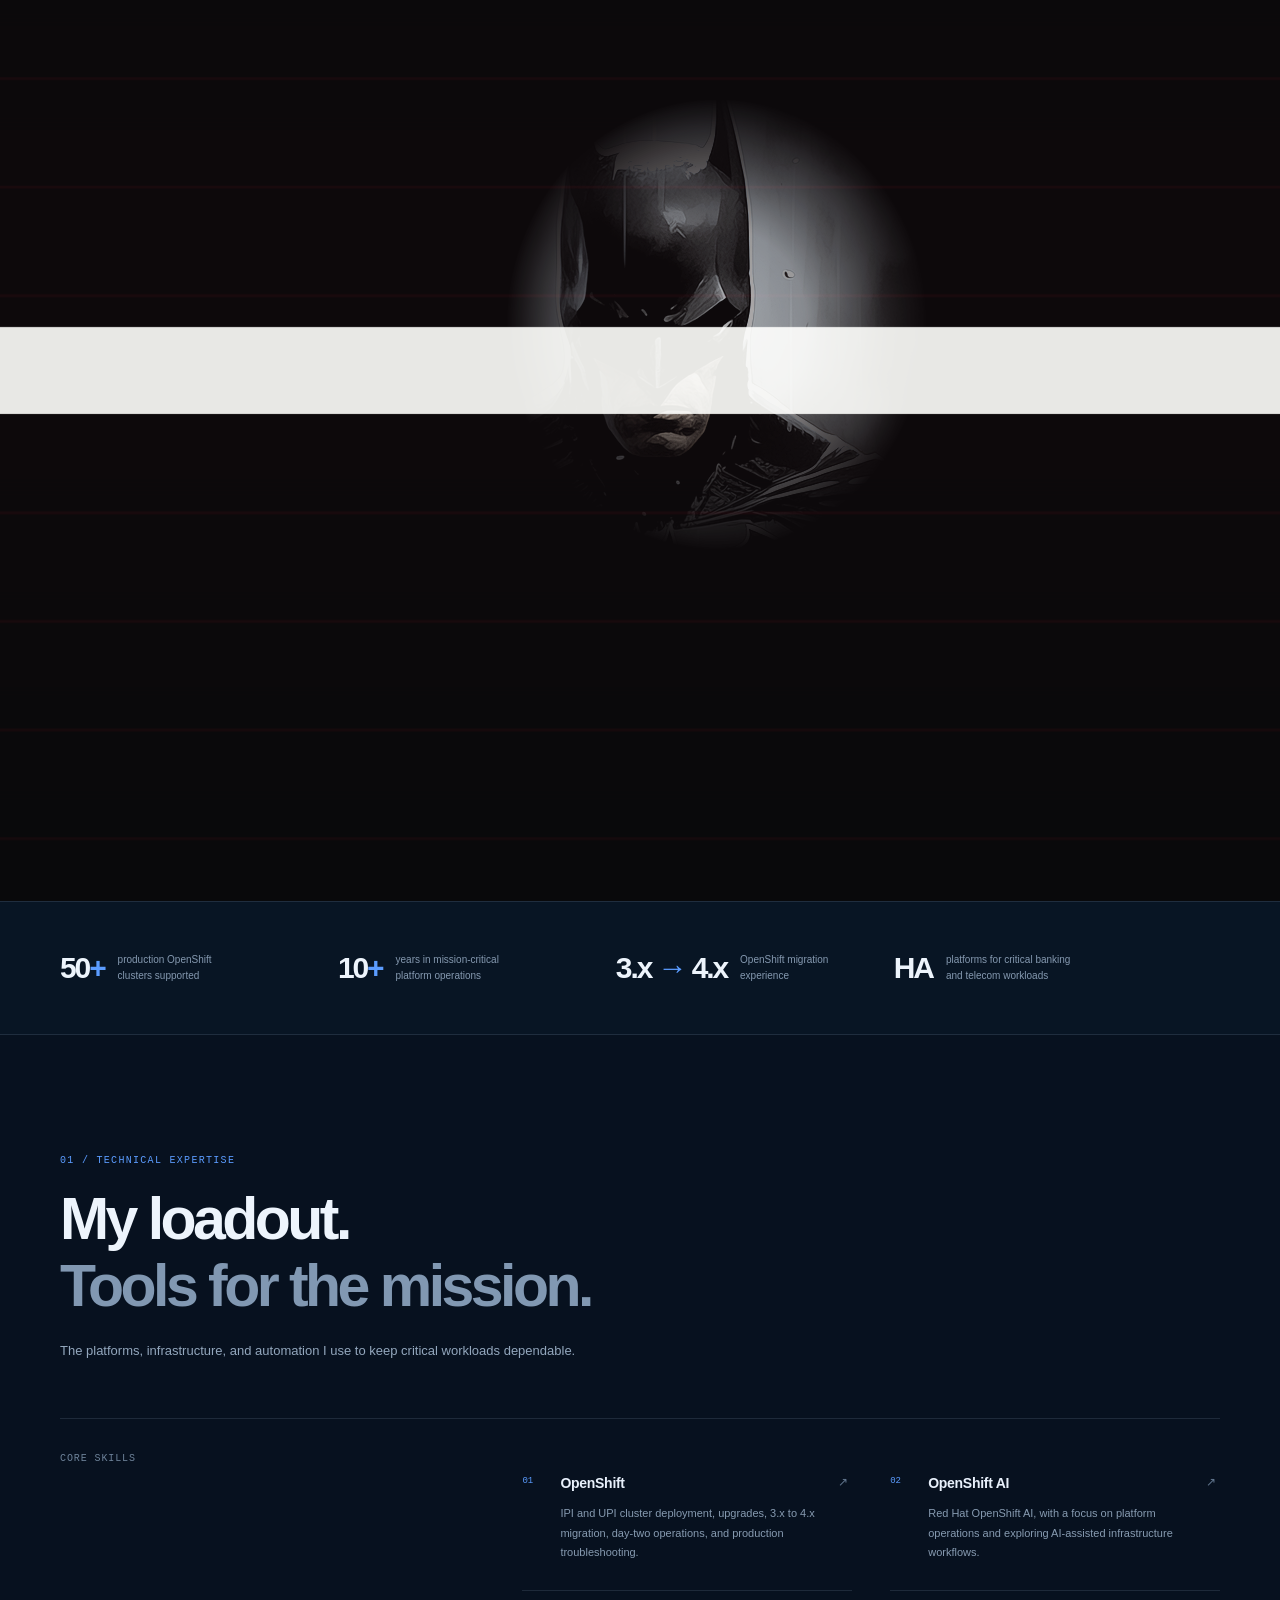
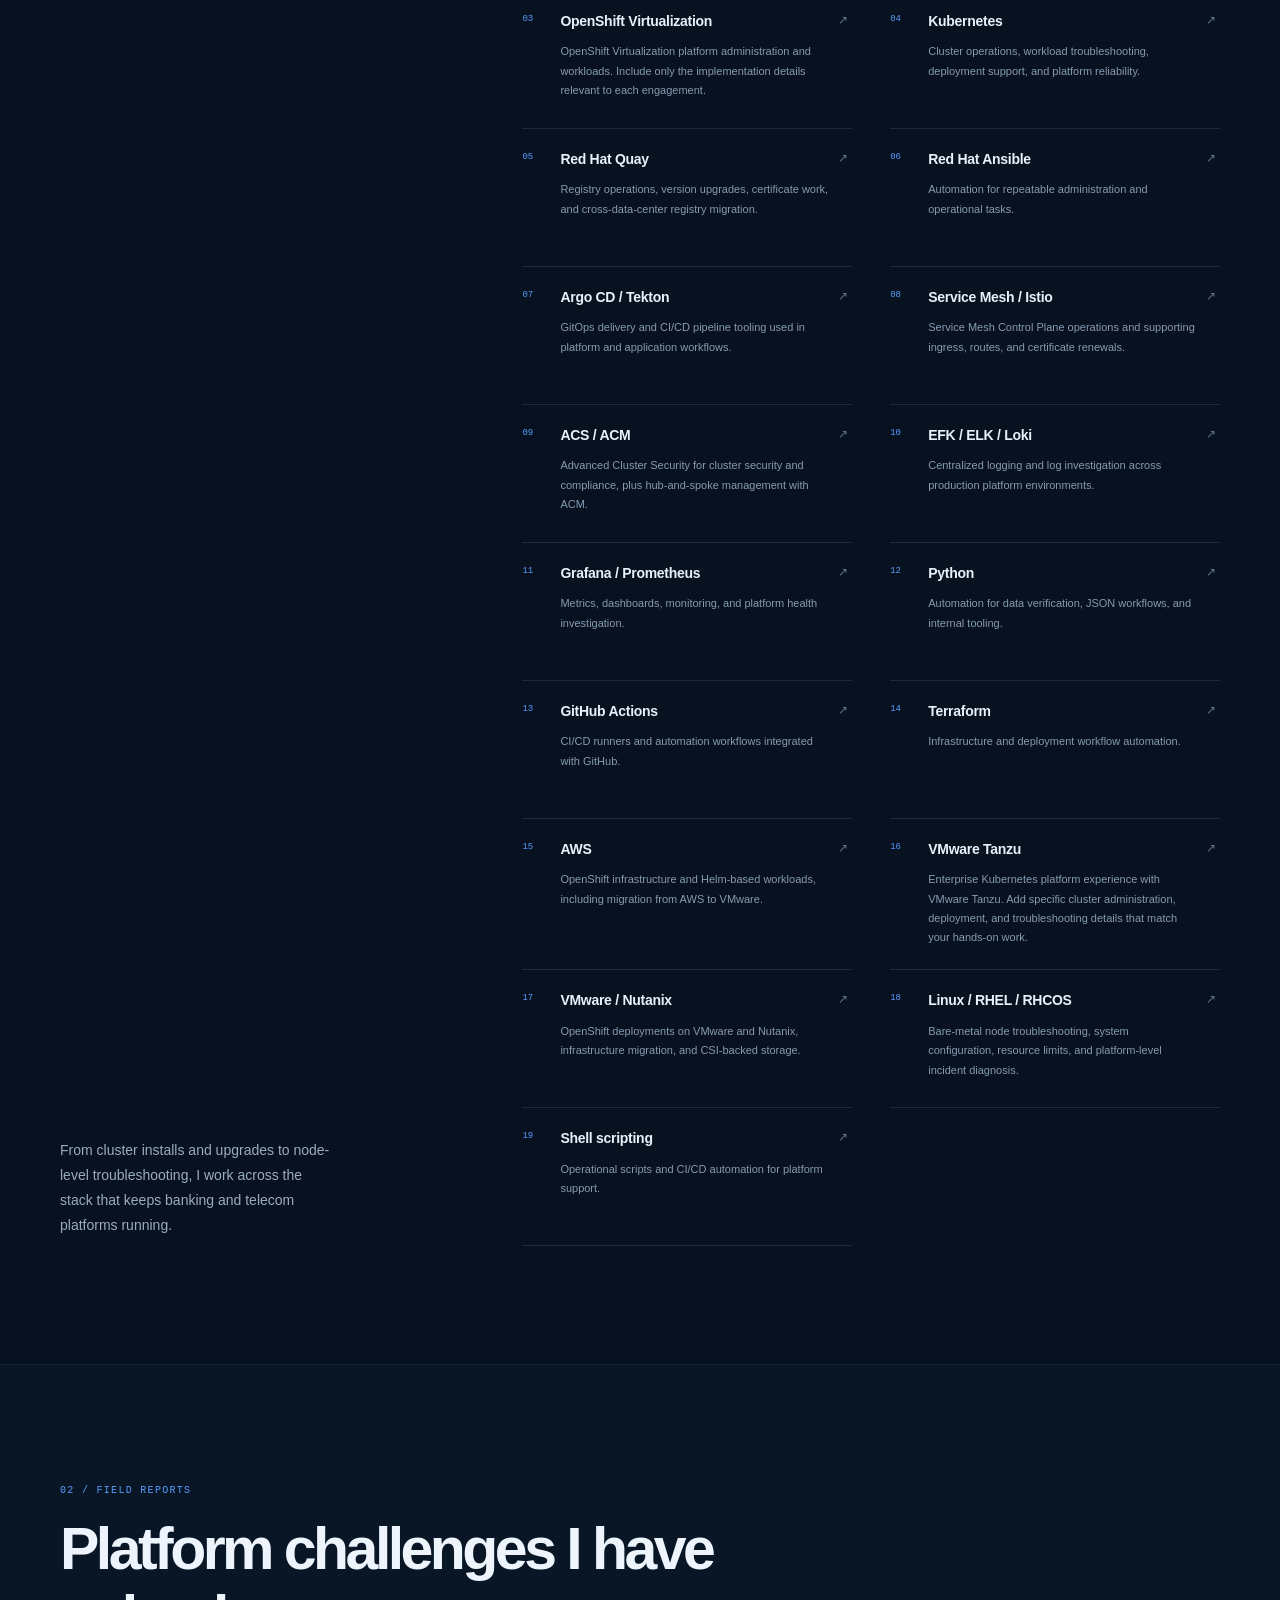
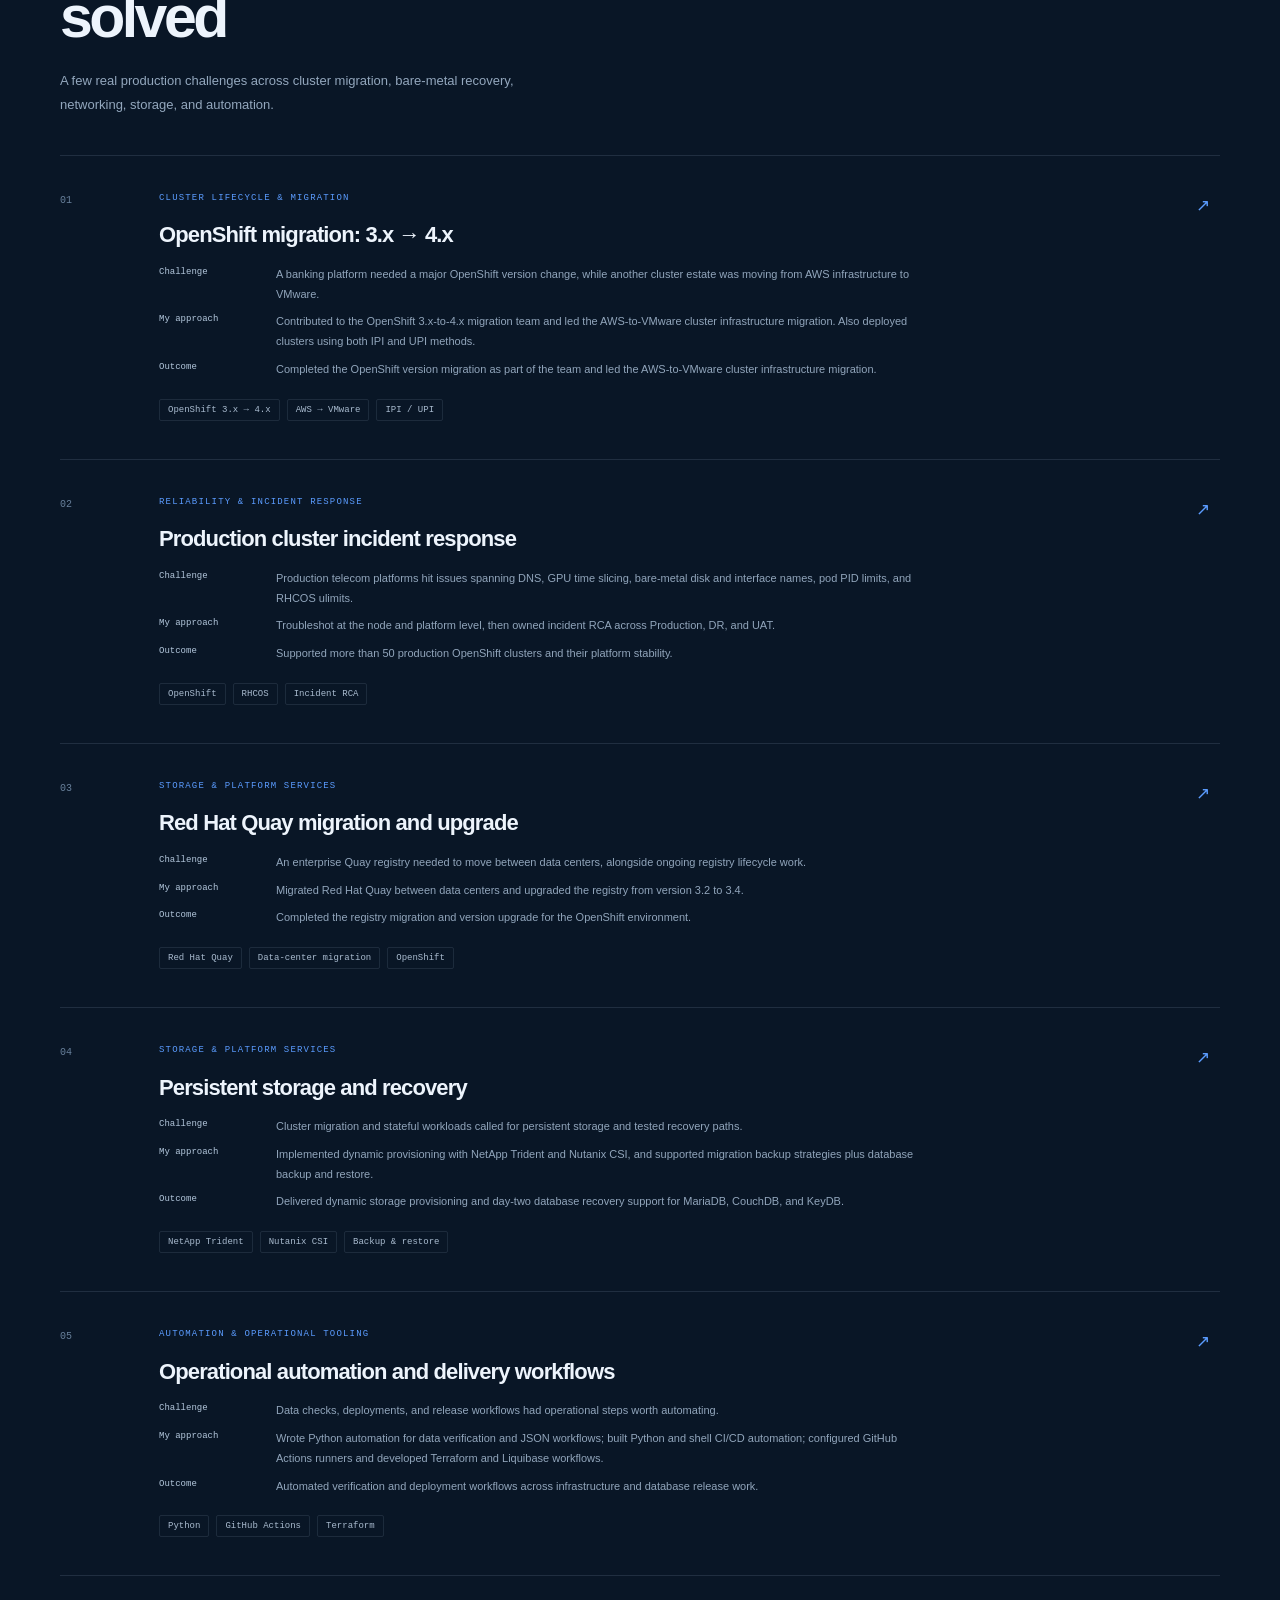
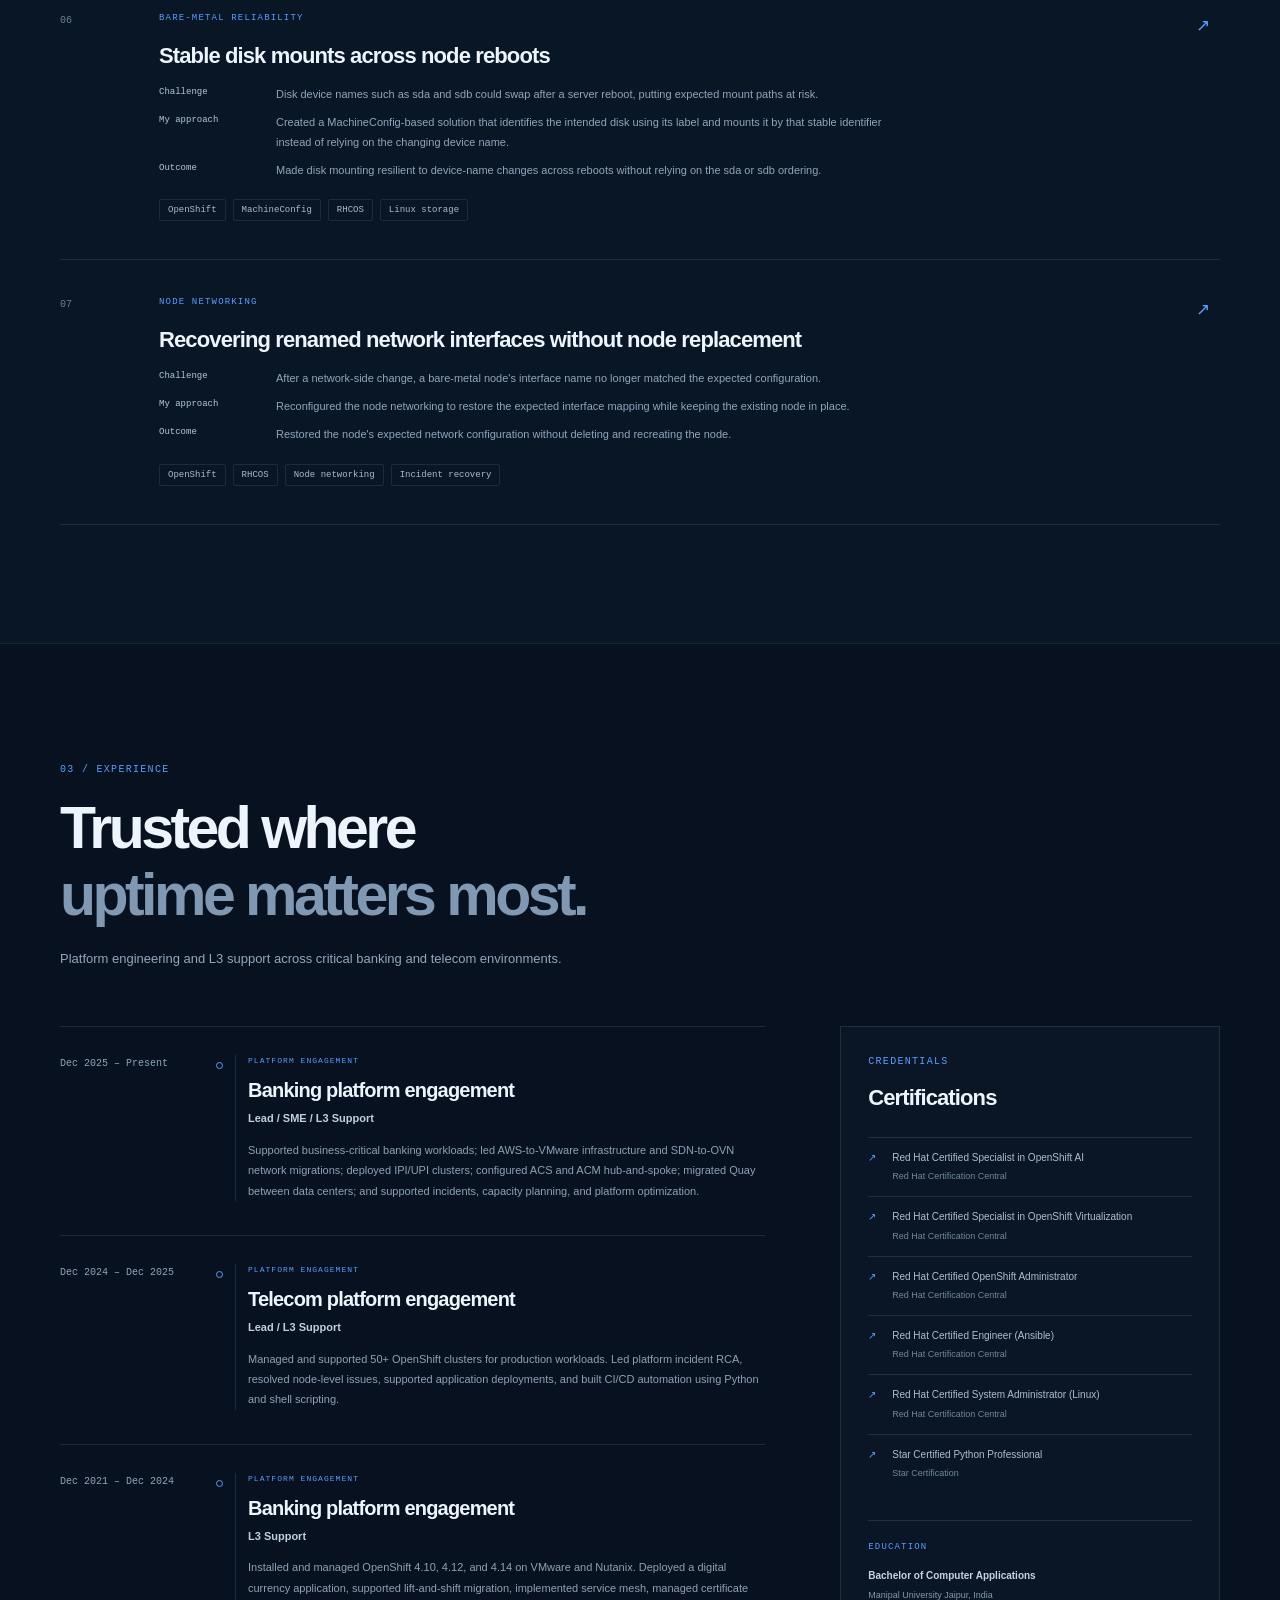
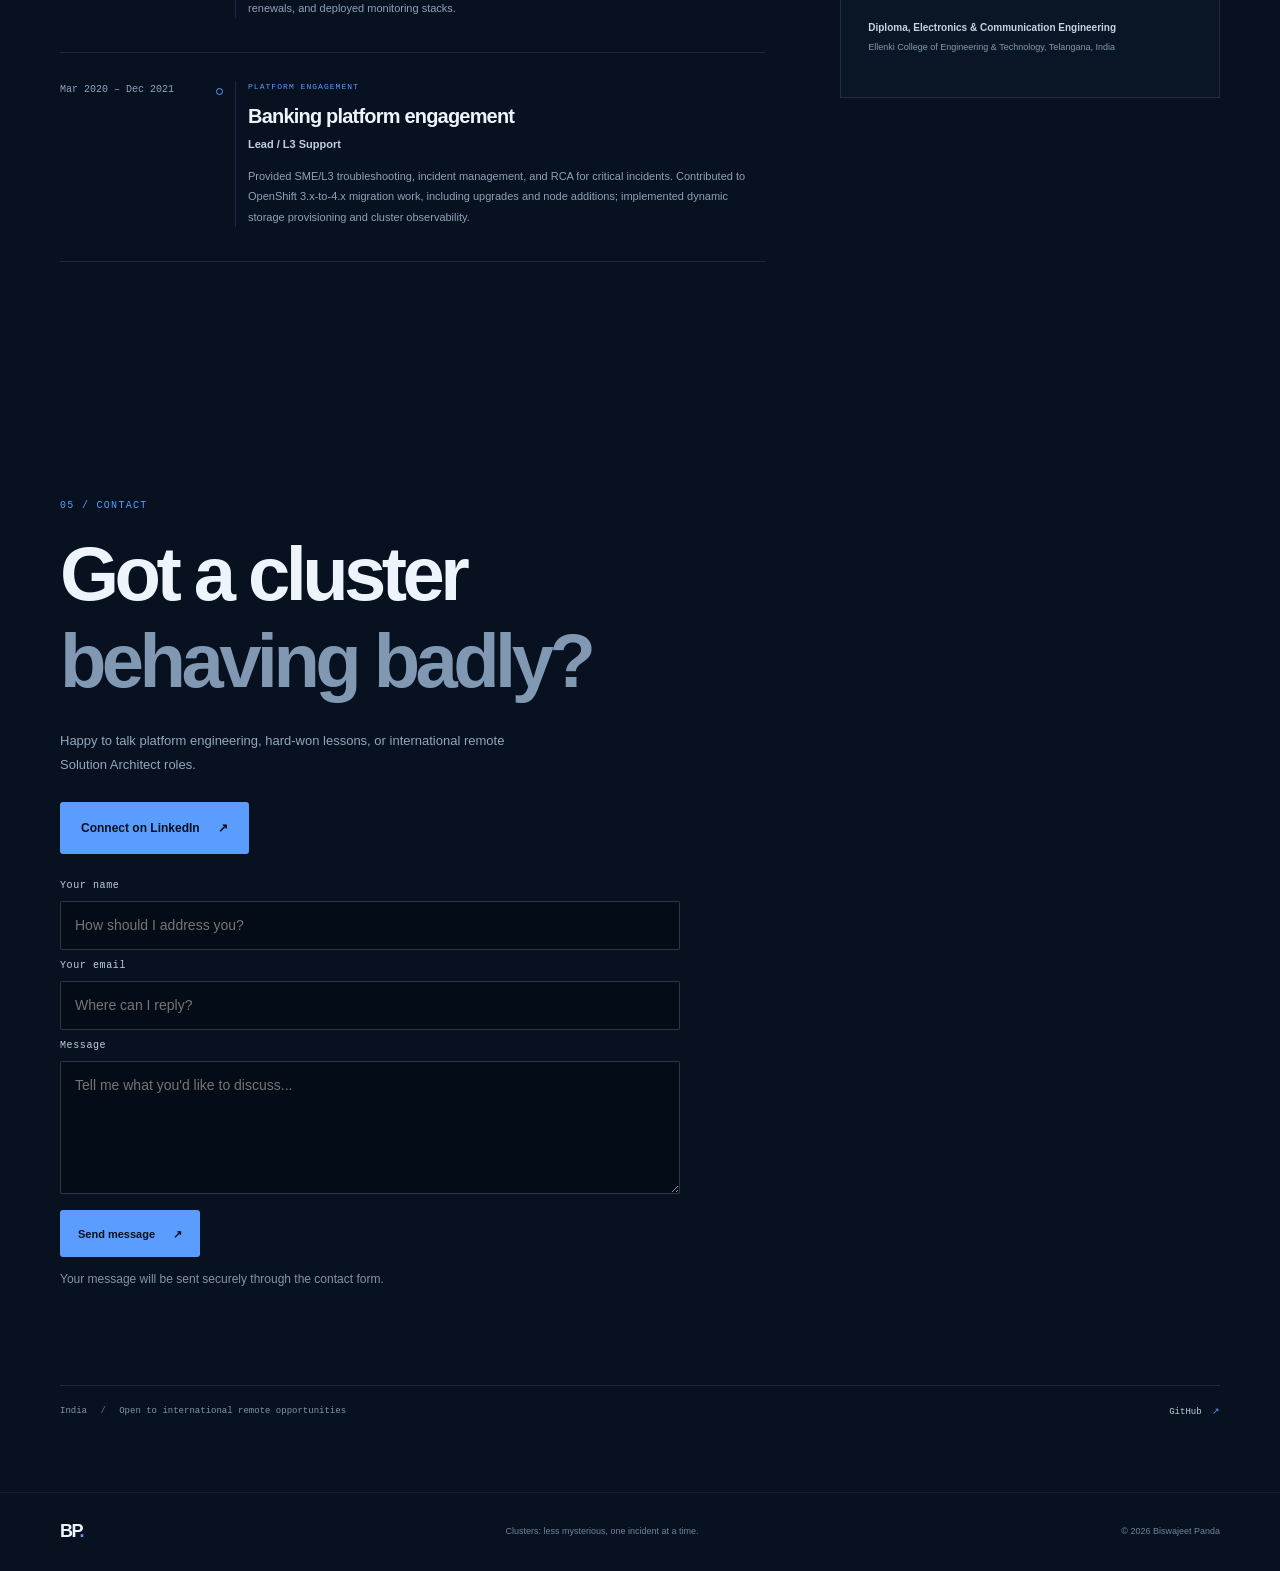
==== commit de9e22e3: "Update index.html" ====
--- a/index.html
+++ b/index.html
@@ -49,7 +49,7 @@
         </div>
         <div class="hero-content">
           <div class="hero-copy reveal">
-            <p class="eyebrow"><span class="status-dot"></span> THE MAN BEHIND THE MASK</p>
+            <p class="eyebrow"><span class="status-dot"></span> THE BATMAN BEHIND THE MASK</p>
             <p class="hero-kicker">SYSTEMS AFTER DARK <span aria-hidden="true">/</span> 01:17 AM</p>
             <h1 id="hero-title"><span class="name-red">Biswa</span>jeet Panda<span class="hero-period">.</span></h1>
             <p class="hero-descriptor">Solution Architect <span aria-hidden="true">|</span> OpenShift &amp; Platform Engineering</p>
